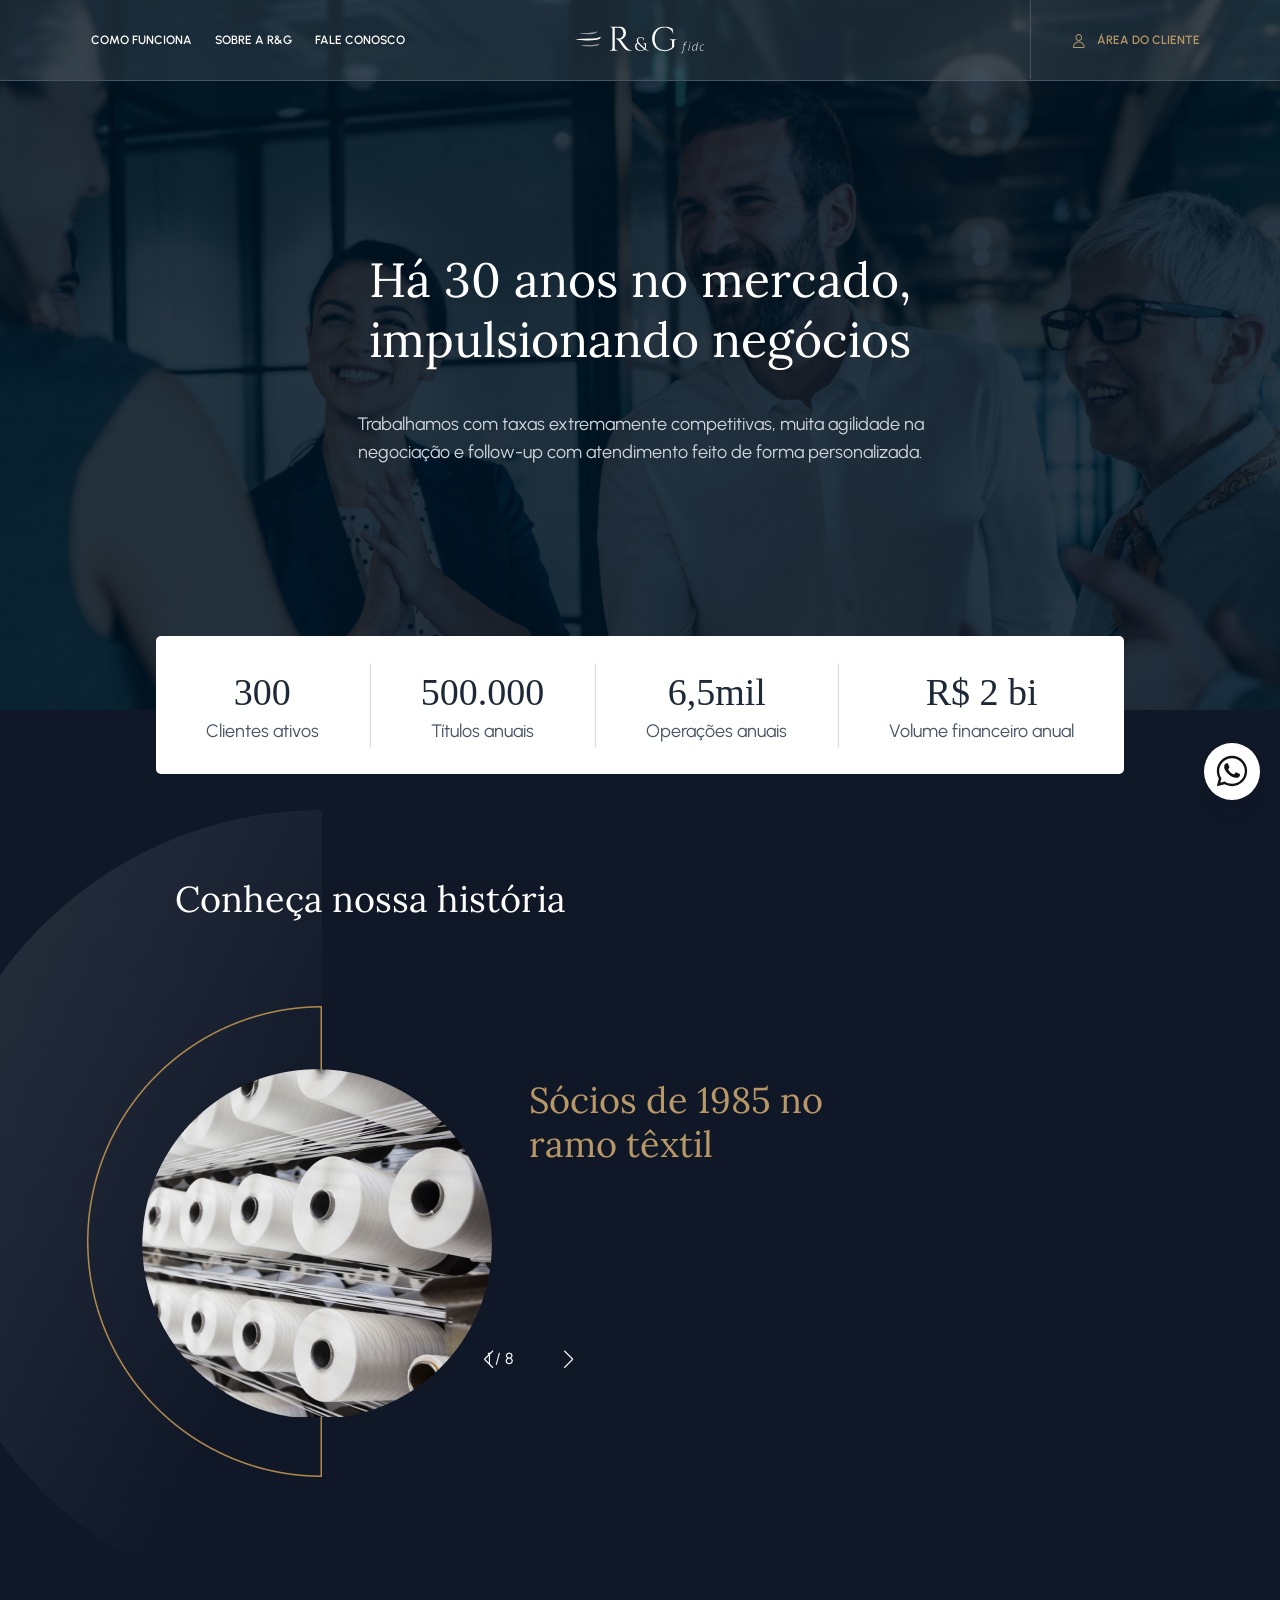
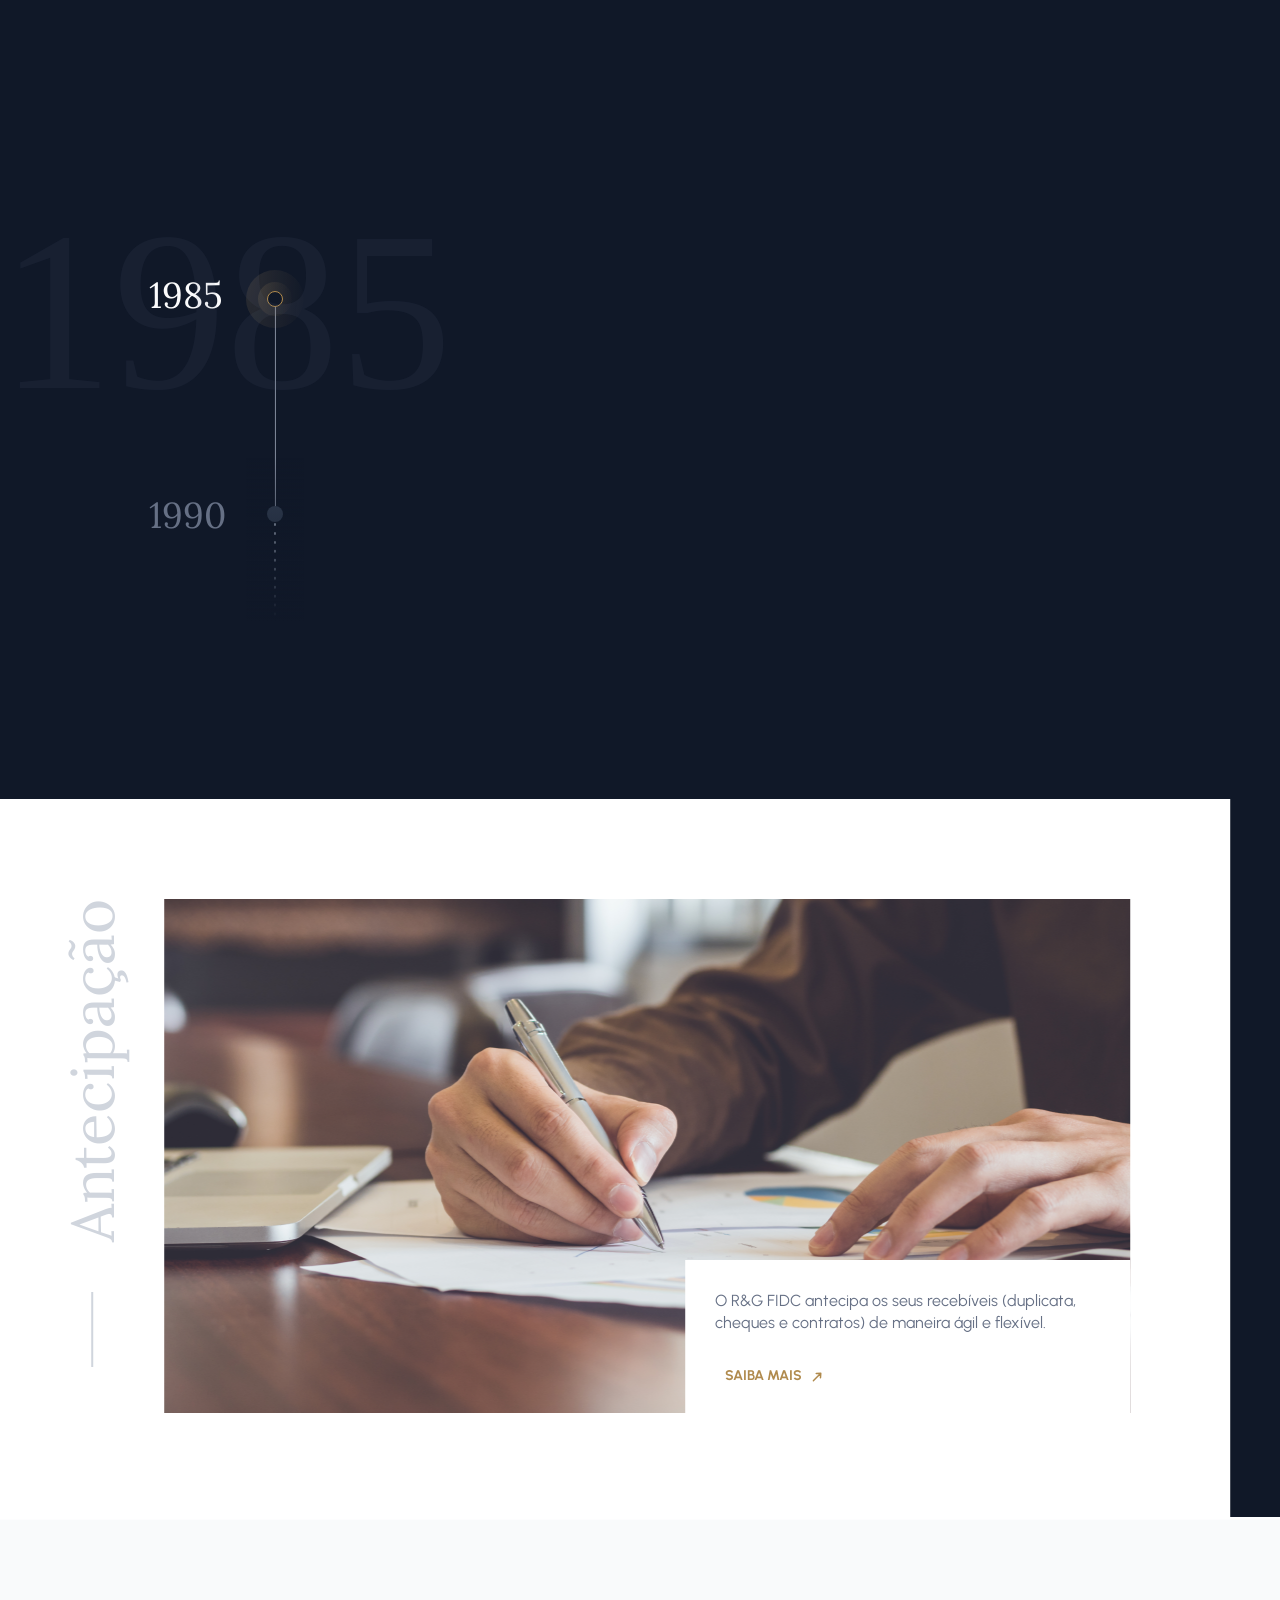
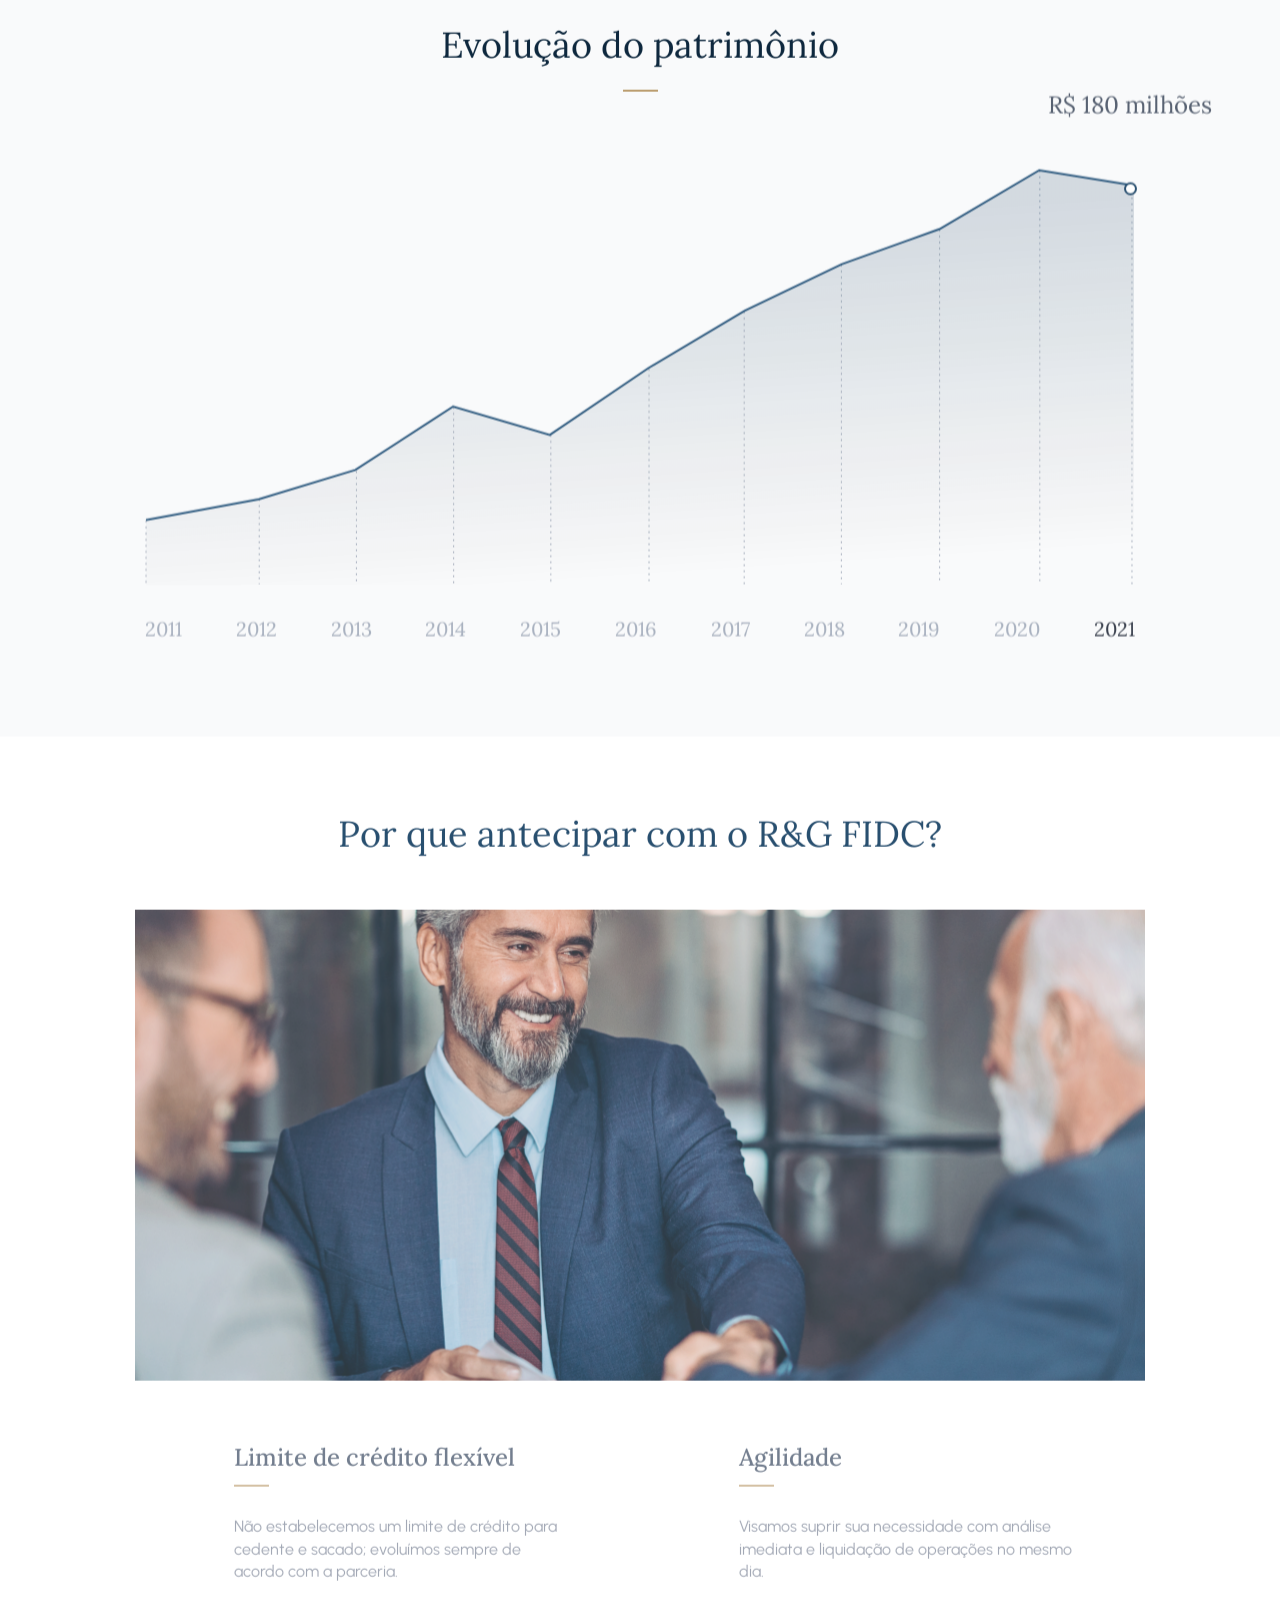
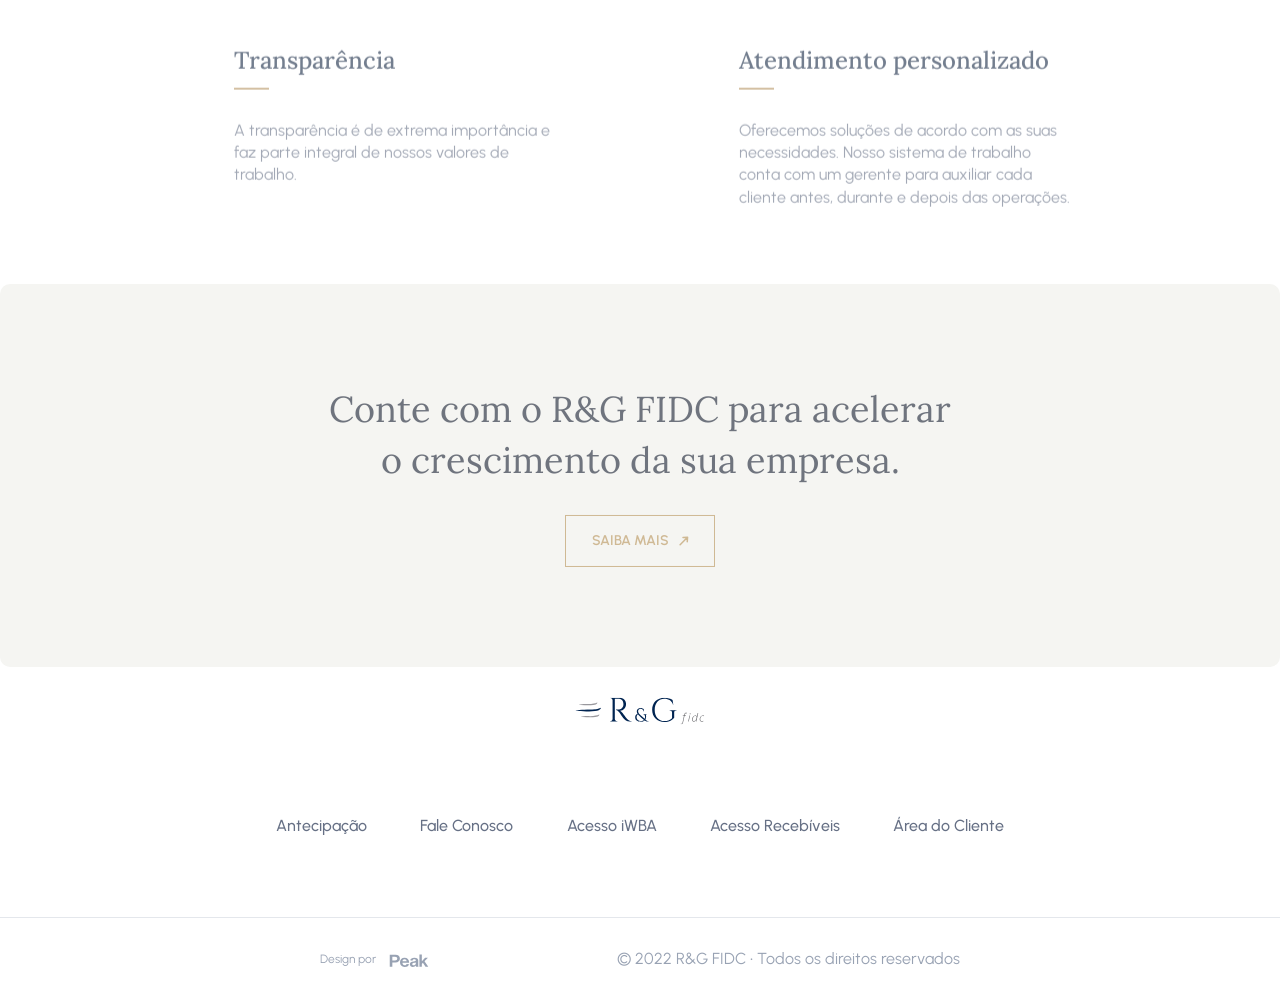
==== sobre/index.html @ f3f1c8ed "Adicionando o Site" ====
<!doctype html>
<html lang="pt-br" data-scrolldir="up">
<head>
    <meta charset="UTF-8">
    <meta http-equiv="X-UA-Compatible" content="IE=edge">
    <meta name="viewport" content="width=device-width,initial-scale=1">
    <link rel="preconnect" href="https://fonts.googleapis.com/">
    <link rel="preconnect" href="https://fonts.gstatic.com/" crossorigin="">
    <link
        href="https://fonts.googleapis.com/css2?family=Lora:wght@400;500;600;700&amp;family=Urbanist:wght@400;500;600;700&amp;display=swap"
        rel="stylesheet">
    <link rel="icon" href="../index.html">
    <link rel="stylesheet" href="../styles/globals.css" media="all" />
    <link rel="stylesheet" href="../styles/sobre.css" media="all" />
    <link rel="stylesheet" href="../cdnjs.cloudflare.com/ajax/libs/Swiper/8.0.7/swiper-bundle.css"
        integrity="sha512-g0BdMh4zEp4DuzHdoenUitpFx195QZfSFq5sd04kXZLwz5F9pUlGqwk+1jlvBBFGOnTCt0b5FsmQyl+5v2fxWw=="
        crossorigin="anonymous" referrerpolicy="no-referrer" />
    <link rel="stylesheet" href="../cdnjs.cloudflare.com/ajax/libs/Swiper/8.0.7/swiper-bundle.min.css"
        integrity="sha512-xdNgqS9I7CHbzFYjDiySh1lV5Sc4sobLLAvHLqtZY6ynlCiWpl+eGPds9CAMFFst5QgZRgd92qfeg03sl3UCjA=="
        crossorigin="anonymous" referrerpolicy="no-referrer" />
    <link rel="stylesheet" href="slick/slick.html" />
    <link rel="stylesheet" href="slick/slick-theme.html" />
    <link rel="stylesheet" href="../cdn.jsdelivr.net/npm/slick-carousel%401.8.1/slick/slick.css" />
</head>

<body>
    <header>
        <div class="container">
            <div class="block-1-desktop"><a href="../como-funciona/index.html">COMO FUNCIONA </a><a
                    href="index.html">SOBRE A R&G </a><a href="../contato/index.html">FALE CONOSCO</a></div>
            <div class="block-1-mobile">
                <nav id="main-menu">
                    <ul>
                        <li><a href="../como-funciona/index.html">Como Funciona</a></li>
                        <li><a href="index.html">Sobre a RG</a></li>
                        <li><a href="../contato/index.html">Fale Conosco</a></li>
                    </ul>
                </nav><input class="burger-shower" id="hamburger-input" type="checkbox"> <label id="hamburger-menu"
                    for="hamburger-input">
                    <nav id="sidebar-menu">
                        <div><img class="vector" src="../assets/icons/vector.svg" alt=""><img class="logowhite"
                                src="../assets/images/logowhite.svg" alt=""></div>
                        <div>
                            <ul>
                                <li><a href="../como-funciona/index.html">Como Funciona</a></li>
                                <li><a href="index.html">Sobre a RG</a></li>
                                <li><a href="../contato/index.html">Fale Conosco</a></li>
                            </ul>
                        </div>
                        <div class="client"><a href="https://iwbarecebiveis.wba.com.br/iwba/pages/index.jsf"><img
                                    class="user" src="../assets/icons/np_user_2.svg" alt=""><span>ÁREA DO
                                    CLIENTE</span></a></div>
                    </nav>
                </label>
            </div>
            <div class="block-2"><a href="../index.html"><img class="logowhite" src="../assets/images/logowhite.svg"
                        alt=""></a></div>
            <div class="block-3-desktop"><img class="line" src="../assets/icons/line79.svg" alt=""><a
                    href="https://iwbarecebiveis.wba.com.br/iwba/pages/index.jsf"><img class="user"
                        src="../assets/icons/np_user_1.svg" alt=""><span>ÁREA DO CLIENTE</span></a></div>
            <div class="block-3-mobile"><img src="../assets/icons/np_user_2.svg" alt=""></div>
        </div>
    </header>
    <div class="button-whatsapp"><a href="https://api.whatsapp.com/send/?phone=5511987360187&amp;text&amp;app_absent=0"
            target="_blank"><svg width="36" height="36" viewbox="0 0 36 36" fill="none"
                xmlns="http://www.w3.org/2000/svg">
                <path fill-rule="evenodd" clip-rule="evenodd"
                    d="M17.9997 33.1668C26.376 33.1668 33.1663 26.3765 33.1663 18.0002C33.1663 9.62384 26.376 2.8335 17.9997 2.8335C9.62336 2.8335 2.83301 9.62384 2.83301 18.0002C2.83301 20.7203 3.54909 23.2732 4.80302 25.4805L2.83301 33.1668L10.7574 31.3293C12.9095 32.5011 15.3768 33.1668 17.9997 33.1668ZM17.9997 30.8335C25.0873 30.8335 30.833 25.0878 30.833 18.0002C30.833 10.9125 25.0873 5.16683 17.9997 5.16683C10.912 5.16683 5.16634 10.9125 5.16634 18.0002C5.16634 20.7367 6.02288 23.2732 7.4825 25.3562L6.33301 29.6668L10.7196 28.5702C12.7881 29.9976 15.2963 30.8335 17.9997 30.8335Z"
                    fill="currentColor"></path>
                <path
                    d="M14.2074 10.9585C13.8468 10.2342 13.2936 10.2983 12.7348 10.2983C11.736 10.2983 10.1787 11.4946 10.1787 13.7211C10.1787 15.5458 10.9828 17.5431 13.6921 20.5311C16.3069 23.4147 19.7425 24.9063 22.5947 24.8556C25.447 24.8048 26.0338 22.3503 26.0338 21.5215C26.0338 21.1541 25.8058 20.9708 25.6487 20.921C24.6768 20.4545 22.8841 19.5854 22.4762 19.4221C22.0684 19.2588 21.8554 19.4796 21.723 19.5998C21.3531 19.9523 20.6199 20.9911 20.3688 21.2248C20.1178 21.4585 19.7435 21.3402 19.5877 21.2519C19.0146 21.0219 17.4605 20.3306 16.2218 19.1298C14.6898 17.6447 14.5999 17.1338 14.3113 16.679C14.0803 16.3151 14.2498 16.0919 14.3343 15.9943C14.6644 15.6134 15.1202 15.0254 15.3246 14.7332C15.529 14.441 15.3667 13.9974 15.2693 13.7211C14.8506 12.5327 14.4959 11.5379 14.2074 10.9585Z"
                    fill="currentColor"></path>
            </svg></a></div>
    <main class="sobre-main" role="main">
        <section class="container-sobre-1">
            <div class="main">
                <div class="block-1">
                    <h1>Há 30 anos no mercado, impulsionando negócios</h1>
                    <p>Trabalhamos com taxas extremamente competitivas, muita agilidade na negociação e follow-up com
                        atendimento feito de forma personalizada.</p>
                </div>
                <div class="block-2">
                    <div class="counter">
                        <h2>300</h2>
                        <p>Clientes ativos</p>
                    </div>
                    <div><img src="../assets/icons/line85.svg" alt=""></div>
                    <div class="counter">
                        <h2>500.000</h2>
                        <p>Títulos anuais</p>
                    </div>
                    <div><img src="../assets/icons/line85.svg" alt=""></div>
                    <div class="counter">
                        <h2>6,5mil</h2>
                        <p>Operações anuais</p>
                    </div>
                    <div><img src="../assets/icons/line85.svg" alt=""></div>
                    <div class="counter">
                        <h2>R$ 2 bi</h2>
                        <p>Volume financeiro anual</p>
                    </div>
                </div>
                <div class="block-3 desktop">
                    <h1>Conheça nossa história</h1>
                </div>
            </div>
        </section>
        <section class="container-sobre-3 mobile">
            <h1>Conheça nossa história</h1>
            <div class="timeline">
                <div>
                    <div class="year"><span>1985</span></div>
                    <div class="texts">
                        <h2>Sócios desde 1985 no ramo têxtil</h2>
                    </div>
                </div>
                <div><img src="../assets/icons/point-1985.svg" alt=""></div>
            </div>
            <div class="timeline">
                <div>
                    <div class="year"><span>1990</span></div>
                    <div class="texts">
                        <h2>Início da Factoring Vênus</h2>
                        <p>Com espírito empreendedor, fundam a Factoring Venus, atuando principalmente na antecipação de
                            cheques e duplicatas.</p>
                    </div>
                </div>
                <div><img src="../assets/icons/point-1990.svg" alt=""></div>
            </div>
            <div class="timeline">
                <div>
                    <div class="year"><span>2002</span></div>
                    <div class="texts">
                        <h2>Surge a R&G Factor</h2>
                        <p>Numa estratégia de rebranding e reposicionamento, surge a R&G Factor.</p>
                    </div>
                </div>
                <div><img src="../assets/icons/point-2002.svg" alt=""></div>
            </div>
            <div class="timeline">
                <div>
                    <div class="year"><span>2009</span></div>
                    <div class="texts">
                        <h2>Ínicio do R&G FIDC</h2>
                        <p>Nasce o R&G FIDC, multisacado e multicedente, afim de viabilizar e melhorar o custo para
                            nosso cliente, com a isenção do IOF nas operações.</p>
                    </div>
                </div>
                <div><img src="../assets/icons/point-2009.svg" alt=""></div>
            </div>
            <div class="timeline">
                <div>
                    <div class="year"><span>2011</span></div>
                    <div class="texts">
                        <h2>R&G FIDC NP</h2>
                        <p>Seguindo o regulamento da CVM, nosso fundo se torna não-padronizado, abrindo a oportunidade
                            de operar com empresas em recuperação judicial.</p>
                    </div>
                </div>
                <div><img src="../assets/icons/point-2011.svg" alt=""></div>
            </div>
            <div class="timeline">
                <div>
                    <div class="year"><span>2012</span></div>
                    <div class="texts">
                        <h2>A R&G FIDC atinge R$50 milhões de patrimônio líquido</h2>
                    </div>
                </div>
                <div><img src="../assets/icons/point-2012.svg" alt=""></div>
            </div>
            <div class="timeline">
                <div>
                    <div class="year"><span>2014</span></div>
                    <div class="texts">
                        <h2>Alcançamos a marca de R$100 milhões de patrimônio líquido</h2>
                    </div>
                </div>
                <div><img src="../assets/icons/point-2014.svg" alt=""></div>
            </div>
            <div class="timeline">
                <div>
                    <div class="year"><span>2017</span></div>
                    <div class="texts">
                        <h2>Com R$180 milhões de patrimônio, sonhamos com mais parcerias duradouras e eficientes!</h2>
                    </div>
                </div>
                <div><img src="../assets/icons/point-2011.svg" alt=""></div>
            </div>
        </section>
        <section class="container-sobre-3 desktop">
            <div class="swiper-container">
                <div class="swiper-wrapper">
                    <div class="swiper-slide">
                        <div class="wrapper">
                            <div class="image" data-swiper-parallax="500" data-swiper-parallax-opacity="0"><img
                                    src="../assets/images/slide-01.png" alt=""></div>
                            <div class="block" data-swiper-parallax="300" data-swiper-parallax-opacity="0">
                                <h2>Sócios de 1985 no ramo têxtil</h2>
                            </div>
                            <div class="timeline" data-swiper-parallax="50" data-swiper-parallax-opacity="0"><span
                                    class="gradient number purecounter" data-purecounter-duration="1"
                                    data-purecounter-start="1980" data-purecounter-end="1985"
                                    data-aos="zoom-in">1980</span>
                                <div class="year">
                                    <div class="first-year">
                                        <p>1985</p>
                                        <p class="option">1990</p>
                                    </div>
                                    <div><svg width="58" height="480" viewbox="0 0 58 480" fill="none"
                                            xmlns="http://www.w3.org/2000/svg">
                                            <line x1="29.4269" y1="29.4269" x2="29.4268" y2="243.573" stroke="#98A2B3"
                                                stroke-width="0.853706" stroke-linecap="round"></line>
                                            <line x1="28.9971" y1="244.997" x2="28.9971" y2="474.003" stroke="#98A2B3"
                                                stroke-width="1.99421" stroke-linecap="round" stroke-dasharray="1 7.96">
                                            </line>
                                            <circle cx="29" cy="244" r="8" transform="rotate(90 29 244)" fill="#344054">
                                            </circle>
                                            <rect x="58" y="183" width="297" height="58" transform="rotate(90 58 183)"
                                                fill="url(#paint0_linear_1107_52752)"></rect>
                                            <circle r="29" transform="matrix(4.37114e-08 -1 -1 -4.37114e-08 29 29)"
                                                fill="url(#paint1_radial_1107_52752)" fill-opacity="0.17"></circle>
                                            <circle r="17" transform="matrix(4.37114e-08 -1 -1 -4.37114e-08 29 29)"
                                                fill="url(#paint2_radial_1107_52752)" fill-opacity="0.17"></circle>
                                            <circle r="7.5" transform="matrix(4.37114e-08 -1 -1 -4.37114e-08 29 29)"
                                                fill="#101828" stroke="#B08A4D"></circle>
                                            <defs>
                                                <lineargradient id="paint0_linear_1107_52752" x1="366.602" y1="210.283"
                                                    x2="63.0553" y2="210.283" gradientunits="userSpaceOnUse">
                                                    <stop offset="0.463621" stop-color="#101828"></stop>
                                                    <stop offset="1" stop-color="#101828" stop-opacity="0"></stop>
                                                </lineargradient>
                                                <radialgradient id="paint1_radial_1107_52752" cx="0" cy="0" r="1"
                                                    gradientunits="userSpaceOnUse"
                                                    gradienttransform="translate(29 29) rotate(90) scale(63.1176 180.071)">
                                                    <stop stop-color="#B89867"></stop>
                                                    <stop offset="1" stop-color="#B89867" stop-opacity="0"></stop>
                                                </radialgradient>
                                                <radialgradient id="paint2_radial_1107_52752" cx="0" cy="0" r="1"
                                                    gradientunits="userSpaceOnUse"
                                                    gradienttransform="translate(17 17) rotate(90) scale(37 105.559)">
                                                    <stop stop-color="#B89867"></stop>
                                                    <stop offset="1" stop-color="#B89867" stop-opacity="0"></stop>
                                                </radialgradient>
                                            </defs>
                                        </svg></div>
                                </div>
                            </div>
                        </div>
                    </div>
                    <div class="swiper-slide">
                        <div class="wrapper">
                            <div class="image" data-swiper-parallax="500" data-swiper-parallax-opacity="0"><img
                                    src="../assets/images/slide-02.png" alt=""></div>
                            <div class="block" data-swiper-parallax="300" data-swiper-parallax-opacity="0">
                                <h2>Início da Factoring Vênus</h2>
                                <p class="text">Com espírito empreendedor, fundam a Factoring Venus, atuando
                                    principalmente na antecipação de cheques e duplicatas.</p>
                            </div>
                            <div class="timeline" data-swiper-parallax="50" data-swiper-parallax-opacity="0"><span
                                    class="gradient number purecounter" data-purecounter-duration="1"
                                    data-purecounter-start="1985" data-purecounter-end="1990"
                                    data-aos="zoom-in">1985</span>
                                <div class="year">
                                    <div class="first-year">
                                        <p>1990</p>
                                        <p class="option">2002</p>
                                    </div>
                                    <div><svg width="58" height="480" viewbox="0 0 58 480" fill="none"
                                            xmlns="http://www.w3.org/2000/svg">
                                            <line x1="29.4269" y1="29.4269" x2="29.4268" y2="243.573" stroke="#98A2B3"
                                                stroke-width="0.853706" stroke-linecap="round"></line>
                                            <line x1="28.9971" y1="244.997" x2="28.9971" y2="474.003" stroke="#98A2B3"
                                                stroke-width="1.99421" stroke-linecap="round" stroke-dasharray="1 7.96">
                                            </line>
                                            <circle cx="29" cy="244" r="8" transform="rotate(90 29 244)" fill="#344054">
                                            </circle>
                                            <rect x="58" y="183" width="297" height="58" transform="rotate(90 58 183)"
                                                fill="url(#paint0_linear_1107_52752)"></rect>
                                            <circle r="29" transform="matrix(4.37114e-08 -1 -1 -4.37114e-08 29 29)"
                                                fill="url(#paint1_radial_1107_52752)" fill-opacity="0.17"></circle>
                                            <circle r="17" transform="matrix(4.37114e-08 -1 -1 -4.37114e-08 29 29)"
                                                fill="url(#paint2_radial_1107_52752)" fill-opacity="0.17"></circle>
                                            <circle r="7.5" transform="matrix(4.37114e-08 -1 -1 -4.37114e-08 29 29)"
                                                fill="#101828" stroke="#B08A4D"></circle>
                                            <defs>
                                                <lineargradient id="paint0_linear_1107_52752" x1="366.602" y1="210.283"
                                                    x2="63.0553" y2="210.283" gradientunits="userSpaceOnUse">
                                                    <stop offset="0.463621" stop-color="#101828"></stop>
                                                    <stop offset="1" stop-color="#101828" stop-opacity="0"></stop>
                                                </lineargradient>
                                                <radialgradient id="paint1_radial_1107_52752" cx="0" cy="0" r="1"
                                                    gradientunits="userSpaceOnUse"
                                                    gradienttransform="translate(29 29) rotate(90) scale(63.1176 180.071)">
                                                    <stop stop-color="#B89867"></stop>
                                                    <stop offset="1" stop-color="#B89867" stop-opacity="0"></stop>
                                                </radialgradient>
                                                <radialgradient id="paint2_radial_1107_52752" cx="0" cy="0" r="1"
                                                    gradientunits="userSpaceOnUse"
                                                    gradienttransform="translate(17 17) rotate(90) scale(37 105.559)">
                                                    <stop stop-color="#B89867"></stop>
                                                    <stop offset="1" stop-color="#B89867" stop-opacity="0"></stop>
                                                </radialgradient>
                                            </defs>
                                        </svg></div>
                                </div>
                            </div>
                        </div>
                    </div>
                    <div class="swiper-slide">
                        <div class="wrapper">
                            <div class="image" data-swiper-parallax="500" data-swiper-parallax-opacity="0"><img
                                    src="../assets/images/slide-03.png" alt=""></div>
                            <div class="block" data-swiper-parallax="300" data-swiper-parallax-opacity="0">
                                <h2>Surge a R&G Factor</h2>
                                <p class="text">Numa estratégia de rebranding e reposicionamento, surge a R&G Factor.
                                </p>
                            </div>
                            <div class="timeline" data-swiper-parallax="50" data-swiper-parallax-opacity="0"><span
                                    class="gradient number purecounter" data-purecounter-duration="2"
                                    data-purecounter-start="1990" data-purecounter-end="2002"
                                    data-aos="zoom-in">1990</span>
                                <div class="year">
                                    <div class="first-year">
                                        <p>2002</p>
                                        <p class="option">2009</p>
                                    </div>
                                    <div><svg width="58" height="480" viewbox="0 0 58 480" fill="none"
                                            xmlns="http://www.w3.org/2000/svg">
                                            <line x1="29.4269" y1="29.4269" x2="29.4268" y2="243.573" stroke="#98A2B3"
                                                stroke-width="0.853706" stroke-linecap="round"></line>
                                            <line x1="28.9971" y1="244.997" x2="28.9971" y2="474.003" stroke="#98A2B3"
                                                stroke-width="1.99421" stroke-linecap="round" stroke-dasharray="1 7.96">
                                            </line>
                                            <circle cx="29" cy="244" r="8" transform="rotate(90 29 244)" fill="#344054">
                                            </circle>
                                            <rect x="58" y="183" width="297" height="58" transform="rotate(90 58 183)"
                                                fill="url(#paint0_linear_1107_52752)"></rect>
                                            <circle r="29" transform="matrix(4.37114e-08 -1 -1 -4.37114e-08 29 29)"
                                                fill="url(#paint1_radial_1107_52752)" fill-opacity="0.17"></circle>
                                            <circle r="17" transform="matrix(4.37114e-08 -1 -1 -4.37114e-08 29 29)"
                                                fill="url(#paint2_radial_1107_52752)" fill-opacity="0.17"></circle>
                                            <circle r="7.5" transform="matrix(4.37114e-08 -1 -1 -4.37114e-08 29 29)"
                                                fill="#101828" stroke="#B08A4D"></circle>
                                            <defs>
                                                <lineargradient id="paint0_linear_1107_52752" x1="366.602" y1="210.283"
                                                    x2="63.0553" y2="210.283" gradientunits="userSpaceOnUse">
                                                    <stop offset="0.463621" stop-color="#101828"></stop>
                                                    <stop offset="1" stop-color="#101828" stop-opacity="0"></stop>
                                                </lineargradient>
                                                <radialgradient id="paint1_radial_1107_52752" cx="0" cy="0" r="1"
                                                    gradientunits="userSpaceOnUse"
                                                    gradienttransform="translate(29 29) rotate(90) scale(63.1176 180.071)">
                                                    <stop stop-color="#B89867"></stop>
                                                    <stop offset="1" stop-color="#B89867" stop-opacity="0"></stop>
                                                </radialgradient>
                                                <radialgradient id="paint2_radial_1107_52752" cx="0" cy="0" r="1"
                                                    gradientunits="userSpaceOnUse"
                                                    gradienttransform="translate(17 17) rotate(90) scale(37 105.559)">
                                                    <stop stop-color="#B89867"></stop>
                                                    <stop offset="1" stop-color="#B89867" stop-opacity="0"></stop>
                                                </radialgradient>
                                            </defs>
                                        </svg></div>
                                </div>
                            </div>
                        </div>
                    </div>
                    <div class="swiper-slide">
                        <div class="wrapper">
                            <div class="image" data-swiper-parallax="500" data-swiper-parallax-opacity="0"><img
                                    src="../assets/images/slide-04.png" alt=""></div>
                            <div class="block" data-swiper-parallax="300" data-swiper-parallax-opacity="0">
                                <h2>Ínicio do R&G FIDC</h2>
                                <p class="text">Nasce o R&G FIDC, multisacado e multicedente, afim de viabilizar e
                                    melhorar o custo para nosso cliente, com a isenção do IOF nas operações.</p>
                            </div>
                            <div class="timeline" data-swiper-parallax="50" data-swiper-parallax-opacity="0"><span
                                    class="gradient number purecounter" data-purecounter-duration="1"
                                    data-purecounter-start="2002" data-purecounter-end="2009"
                                    data-aos="zoom-in">2002</span>
                                <div class="year">
                                    <div class="first-year">
                                        <p>2009</p>
                                        <p class="option">2011</p>
                                    </div>
                                    <div><svg width="58" height="480" viewbox="0 0 58 480" fill="none"
                                            xmlns="http://www.w3.org/2000/svg">
                                            <line x1="29.4269" y1="29.4269" x2="29.4268" y2="243.573" stroke="#98A2B3"
                                                stroke-width="0.853706" stroke-linecap="round"></line>
                                            <line x1="28.9971" y1="244.997" x2="28.9971" y2="474.003" stroke="#98A2B3"
                                                stroke-width="1.99421" stroke-linecap="round" stroke-dasharray="1 7.96">
                                            </line>
                                            <circle cx="29" cy="244" r="8" transform="rotate(90 29 244)" fill="#344054">
                                            </circle>
                                            <rect x="58" y="183" width="297" height="58" transform="rotate(90 58 183)"
                                                fill="url(#paint0_linear_1107_52752)"></rect>
                                            <circle r="29" transform="matrix(4.37114e-08 -1 -1 -4.37114e-08 29 29)"
                                                fill="url(#paint1_radial_1107_52752)" fill-opacity="0.17"></circle>
                                            <circle r="17" transform="matrix(4.37114e-08 -1 -1 -4.37114e-08 29 29)"
                                                fill="url(#paint2_radial_1107_52752)" fill-opacity="0.17"></circle>
                                            <circle r="7.5" transform="matrix(4.37114e-08 -1 -1 -4.37114e-08 29 29)"
                                                fill="#101828" stroke="#B08A4D"></circle>
                                            <defs>
                                                <lineargradient id="paint0_linear_1107_52752" x1="366.602" y1="210.283"
                                                    x2="63.0553" y2="210.283" gradientunits="userSpaceOnUse">
                                                    <stop offset="0.463621" stop-color="#101828"></stop>
                                                    <stop offset="1" stop-color="#101828" stop-opacity="0"></stop>
                                                </lineargradient>
                                                <radialgradient id="paint1_radial_1107_52752" cx="0" cy="0" r="1"
                                                    gradientunits="userSpaceOnUse"
                                                    gradienttransform="translate(29 29) rotate(90) scale(63.1176 180.071)">
                                                    <stop stop-color="#B89867"></stop>
                                                    <stop offset="1" stop-color="#B89867" stop-opacity="0"></stop>
                                                </radialgradient>
                                                <radialgradient id="paint2_radial_1107_52752" cx="0" cy="0" r="1"
                                                    gradientunits="userSpaceOnUse"
                                                    gradienttransform="translate(17 17) rotate(90) scale(37 105.559)">
                                                    <stop stop-color="#B89867"></stop>
                                                    <stop offset="1" stop-color="#B89867" stop-opacity="0"></stop>
                                                </radialgradient>
                                            </defs>
                                        </svg></div>
                                </div>
                            </div>
                        </div>
                    </div>
                    <div class="swiper-slide">
                        <div class="wrapper">
                            <div class="image" data-swiper-parallax="500" data-swiper-parallax-opacity="0"><img
                                    src="../assets/images/slide-05.png" alt=""></div>
                            <div class="block" data-swiper-parallax="300" data-swiper-parallax-opacity="0">
                                <h2>R&G FIDC NP</h2>
                                <p class="text">Seguindo o regulamento da CVM, nosso fundo se torna não-padronizado,
                                    abrindo a oportunidade de operar com empresas em recuperação judicial.</p>
                            </div>
                            <div class="timeline" data-swiper-parallax="50" data-swiper-parallax-opacity="0"><span
                                    class="gradient number purecounter" data-purecounter-duration="1"
                                    data-purecounter-start="2009" data-purecounter-end="2011"
                                    data-aos="zoom-in">2009</span>
                                <div class="year">
                                    <div class="first-year">
                                        <p>2011</p>
                                        <p class="option">2012</p>
                                    </div>
                                    <div><svg width="58" height="480" viewbox="0 0 58 480" fill="none"
                                            xmlns="http://www.w3.org/2000/svg">
                                            <line x1="29.4269" y1="29.4269" x2="29.4268" y2="243.573" stroke="#98A2B3"
                                                stroke-width="0.853706" stroke-linecap="round"></line>
                                            <line x1="28.9971" y1="244.997" x2="28.9971" y2="474.003" stroke="#98A2B3"
                                                stroke-width="1.99421" stroke-linecap="round" stroke-dasharray="1 7.96">
                                            </line>
                                            <circle cx="29" cy="244" r="8" transform="rotate(90 29 244)" fill="#344054">
                                            </circle>
                                            <rect x="58" y="183" width="297" height="58" transform="rotate(90 58 183)"
                                                fill="url(#paint0_linear_1107_52752)"></rect>
                                            <circle r="29" transform="matrix(4.37114e-08 -1 -1 -4.37114e-08 29 29)"
                                                fill="url(#paint1_radial_1107_52752)" fill-opacity="0.17"></circle>
                                            <circle r="17" transform="matrix(4.37114e-08 -1 -1 -4.37114e-08 29 29)"
                                                fill="url(#paint2_radial_1107_52752)" fill-opacity="0.17"></circle>
                                            <circle r="7.5" transform="matrix(4.37114e-08 -1 -1 -4.37114e-08 29 29)"
                                                fill="#101828" stroke="#B08A4D"></circle>
                                            <defs>
                                                <lineargradient id="paint0_linear_1107_52752" x1="366.602" y1="210.283"
                                                    x2="63.0553" y2="210.283" gradientunits="userSpaceOnUse">
                                                    <stop offset="0.463621" stop-color="#101828"></stop>
                                                    <stop offset="1" stop-color="#101828" stop-opacity="0"></stop>
                                                </lineargradient>
                                                <radialgradient id="paint1_radial_1107_52752" cx="0" cy="0" r="1"
                                                    gradientunits="userSpaceOnUse"
                                                    gradienttransform="translate(29 29) rotate(90) scale(63.1176 180.071)">
                                                    <stop stop-color="#B89867"></stop>
                                                    <stop offset="1" stop-color="#B89867" stop-opacity="0"></stop>
                                                </radialgradient>
                                                <radialgradient id="paint2_radial_1107_52752" cx="0" cy="0" r="1"
                                                    gradientunits="userSpaceOnUse"
                                                    gradienttransform="translate(17 17) rotate(90) scale(37 105.559)">
                                                    <stop stop-color="#B89867"></stop>
                                                    <stop offset="1" stop-color="#B89867" stop-opacity="0"></stop>
                                                </radialgradient>
                                            </defs>
                                        </svg></div>
                                </div>
                            </div>
                        </div>
                    </div>
                    <div class="swiper-slide">
                        <div class="wrapper">
                            <div class="image" data-swiper-parallax="500" data-swiper-parallax-opacity="0"><img
                                    src="../assets/images/slide-06.png" alt=""></div>
                            <div class="block" data-swiper-parallax="300" data-swiper-parallax-opacity="0">
                                <h2>A R&G FIDC atinge R$50 milhões de patrimônio líquido</h2>
                            </div>
                            <div class="timeline" data-swiper-parallax="50" data-swiper-parallax-opacity="0"><span
                                    class="gradient number purecounter" data-purecounter-duration="1"
                                    data-purecounter-start="2011" data-purecounter-end="2012"
                                    data-aos="zoom-in">2011</span>
                                <div class="year">
                                    <div class="first-year">
                                        <p>2012</p>
                                        <p class="option">2014</p>
                                    </div>
                                    <div><svg width="58" height="480" viewbox="0 0 58 480" fill="none"
                                            xmlns="http://www.w3.org/2000/svg">
                                            <line x1="29.4269" y1="29.4269" x2="29.4268" y2="243.573" stroke="#98A2B3"
                                                stroke-width="0.853706" stroke-linecap="round"></line>
                                            <line x1="28.9971" y1="244.997" x2="28.9971" y2="474.003" stroke="#98A2B3"
                                                stroke-width="1.99421" stroke-linecap="round" stroke-dasharray="1 7.96">
                                            </line>
                                            <circle cx="29" cy="244" r="8" transform="rotate(90 29 244)" fill="#344054">
                                            </circle>
                                            <rect x="58" y="183" width="297" height="58" transform="rotate(90 58 183)"
                                                fill="url(#paint0_linear_1107_52752)"></rect>
                                            <circle r="29" transform="matrix(4.37114e-08 -1 -1 -4.37114e-08 29 29)"
                                                fill="url(#paint1_radial_1107_52752)" fill-opacity="0.17"></circle>
                                            <circle r="17" transform="matrix(4.37114e-08 -1 -1 -4.37114e-08 29 29)"
                                                fill="url(#paint2_radial_1107_52752)" fill-opacity="0.17"></circle>
                                            <circle r="7.5" transform="matrix(4.37114e-08 -1 -1 -4.37114e-08 29 29)"
                                                fill="#101828" stroke="#B08A4D"></circle>
                                            <defs>
                                                <lineargradient id="paint0_linear_1107_52752" x1="366.602" y1="210.283"
                                                    x2="63.0553" y2="210.283" gradientunits="userSpaceOnUse">
                                                    <stop offset="0.463621" stop-color="#101828"></stop>
                                                    <stop offset="1" stop-color="#101828" stop-opacity="0"></stop>
                                                </lineargradient>
                                                <radialgradient id="paint1_radial_1107_52752" cx="0" cy="0" r="1"
                                                    gradientunits="userSpaceOnUse"
                                                    gradienttransform="translate(29 29) rotate(90) scale(63.1176 180.071)">
                                                    <stop stop-color="#B89867"></stop>
                                                    <stop offset="1" stop-color="#B89867" stop-opacity="0"></stop>
                                                </radialgradient>
                                                <radialgradient id="paint2_radial_1107_52752" cx="0" cy="0" r="1"
                                                    gradientunits="userSpaceOnUse"
                                                    gradienttransform="translate(17 17) rotate(90) scale(37 105.559)">
                                                    <stop stop-color="#B89867"></stop>
                                                    <stop offset="1" stop-color="#B89867" stop-opacity="0"></stop>
                                                </radialgradient>
                                            </defs>
                                        </svg></div>
                                </div>
                            </div>
                        </div>
                    </div>
                    <div class="swiper-slide">
                        <div class="wrapper">
                            <div class="image" data-swiper-parallax="500" data-swiper-parallax-opacity="0"><img
                                    src="../assets/images/slide-07.png" alt=""></div>
                            <div class="block" data-swiper-parallax="300" data-swiper-parallax-opacity="0">
                                <h2>Alcançamos a marca de R$ 100 milhões de patrimônio líquido</h2>
                            </div>
                            <div class="timeline" data-swiper-parallax="50" data-swiper-parallax-opacity="0"><span
                                    class="gradient number purecounter" data-purecounter-duration="1"
                                    data-purecounter-start="2012" data-purecounter-end="2014"
                                    data-aos="zoom-in">2012</span>
                                <div class="year">
                                    <div class="first-year">
                                        <p>2014</p>
                                        <p class="option">2017</p>
                                    </div>
                                    <div><svg width="58" height="480" viewbox="0 0 58 480" fill="none"
                                            xmlns="http://www.w3.org/2000/svg">
                                            <line x1="29.4269" y1="29.4269" x2="29.4268" y2="243.573" stroke="#98A2B3"
                                                stroke-width="0.853706" stroke-linecap="round"></line>
                                            <line x1="28.9971" y1="244.997" x2="28.9971" y2="474.003" stroke="#98A2B3"
                                                stroke-width="1.99421" stroke-linecap="round" stroke-dasharray="1 7.96">
                                            </line>
                                            <circle cx="29" cy="244" r="8" transform="rotate(90 29 244)" fill="#344054">
                                            </circle>
                                            <rect x="58" y="183" width="297" height="58" transform="rotate(90 58 183)"
                                                fill="url(#paint0_linear_1107_52752)"></rect>
                                            <circle r="29" transform="matrix(4.37114e-08 -1 -1 -4.37114e-08 29 29)"
                                                fill="url(#paint1_radial_1107_52752)" fill-opacity="0.17"></circle>
                                            <circle r="17" transform="matrix(4.37114e-08 -1 -1 -4.37114e-08 29 29)"
                                                fill="url(#paint2_radial_1107_52752)" fill-opacity="0.17"></circle>
                                            <circle r="7.5" transform="matrix(4.37114e-08 -1 -1 -4.37114e-08 29 29)"
                                                fill="#101828" stroke="#B08A4D"></circle>
                                            <defs>
                                                <lineargradient id="paint0_linear_1107_52752" x1="366.602" y1="210.283"
                                                    x2="63.0553" y2="210.283" gradientunits="userSpaceOnUse">
                                                    <stop offset="0.463621" stop-color="#101828"></stop>
                                                    <stop offset="1" stop-color="#101828" stop-opacity="0"></stop>
                                                </lineargradient>
                                                <radialgradient id="paint1_radial_1107_52752" cx="0" cy="0" r="1"
                                                    gradientunits="userSpaceOnUse"
                                                    gradienttransform="translate(29 29) rotate(90) scale(63.1176 180.071)">
                                                    <stop stop-color="#B89867"></stop>
                                                    <stop offset="1" stop-color="#B89867" stop-opacity="0"></stop>
                                                </radialgradient>
                                                <radialgradient id="paint2_radial_1107_52752" cx="0" cy="0" r="1"
                                                    gradientunits="userSpaceOnUse"
                                                    gradienttransform="translate(17 17) rotate(90) scale(37 105.559)">
                                                    <stop stop-color="#B89867"></stop>
                                                    <stop offset="1" stop-color="#B89867" stop-opacity="0"></stop>
                                                </radialgradient>
                                            </defs>
                                        </svg></div>
                                </div>
                            </div>
                        </div>
                    </div>
                    <div class="swiper-slide">
                        <div class="wrapper">
                            <div class="image" data-swiper-parallax="500" data-swiper-parallax-opacity="0"><img
                                    src="../assets/images/slide-08.png" alt=""></div>
                            <div class="block" data-swiper-parallax="300" data-swiper-parallax-opacity="0">
                                <h2>Com R$ 180 milhões de patrimônio, sonhamos com mais parcerias duradouras e
                                    eficientes!</h2>
                            </div>
                            <div class="timeline" data-swiper-parallax="50" data-swiper-parallax-opacity="0"><span
                                    class="gradient number purecounter" data-purecounter-duration="1"
                                    data-purecounter-start="2014" data-purecounter-end="2017"
                                    data-aos="zoom-in">2014</span>
                                <div class="year">
                                    <div class="first-year">
                                        <p>2017</p>
                                        <p class="option">2022</p>
                                    </div>
                                    <div><svg width="58" height="480" viewbox="0 0 58 480" fill="none"
                                            xmlns="http://www.w3.org/2000/svg">
                                            <line x1="29.4269" y1="29.4269" x2="29.4268" y2="243.573" stroke="#98A2B3"
                                                stroke-width="0.853706" stroke-linecap="round"></line>
                                            <line x1="28.9971" y1="244.997" x2="28.9971" y2="474.003" stroke="#98A2B3"
                                                stroke-width="1.99421" stroke-linecap="round" stroke-dasharray="1 7.96">
                                            </line>
                                            <circle cx="29" cy="244" r="8" transform="rotate(90 29 244)" fill="#344054">
                                            </circle>
                                            <rect x="58" y="183" width="297" height="58" transform="rotate(90 58 183)"
                                                fill="url(#paint0_linear_1107_52752)"></rect>
                                            <circle r="29" transform="matrix(4.37114e-08 -1 -1 -4.37114e-08 29 29)"
                                                fill="url(#paint1_radial_1107_52752)" fill-opacity="0.17"></circle>
                                            <circle r="17" transform="matrix(4.37114e-08 -1 -1 -4.37114e-08 29 29)"
                                                fill="url(#paint2_radial_1107_52752)" fill-opacity="0.17"></circle>
                                            <circle r="7.5" transform="matrix(4.37114e-08 -1 -1 -4.37114e-08 29 29)"
                                                fill="#101828" stroke="#B08A4D"></circle>
                                            <defs>
                                                <lineargradient id="paint0_linear_1107_52752" x1="366.602" y1="210.283"
                                                    x2="63.0553" y2="210.283" gradientunits="userSpaceOnUse">
                                                    <stop offset="0.463621" stop-color="#101828"></stop>
                                                    <stop offset="1" stop-color="#101828" stop-opacity="0"></stop>
                                                </lineargradient>
                                                <radialgradient id="paint1_radial_1107_52752" cx="0" cy="0" r="1"
                                                    gradientunits="userSpaceOnUse"
                                                    gradienttransform="translate(29 29) rotate(90) scale(63.1176 180.071)">
                                                    <stop stop-color="#B89867"></stop>
                                                    <stop offset="1" stop-color="#B89867" stop-opacity="0"></stop>
                                                </radialgradient>
                                                <radialgradient id="paint2_radial_1107_52752" cx="0" cy="0" r="1"
                                                    gradientunits="userSpaceOnUse"
                                                    gradienttransform="translate(17 17) rotate(90) scale(37 105.559)">
                                                    <stop stop-color="#B89867"></stop>
                                                    <stop offset="1" stop-color="#B89867" stop-opacity="0"></stop>
                                                </radialgradient>
                                            </defs>
                                        </svg></div>
                                </div>
                            </div>
                        </div>
                    </div>
                </div>
                <div class="slide-tabs">
                    <div class="swiper-pagination"></div>
                    <div class="swiper-button-prev"></div>
                    <div class="swiper-button-next"></div>
                </div>
            </div>
        </section>
        <section class="container-sobre-2">
            <div class="title-block">
                <p>Antecipação</p>
                <div class="image-block"><img class="products-desktop" src="../assets/images/imageproduct.png"
                        alt=""><img class="products-mobile" src="../assets/images/image-product-mobile.png" alt="">
                </div>
                <div class="text-block">
                    <h2 class="text">O R&G FIDC antecipa os seus recebíveis (duplicata, cheques e contratos) de maneira
                        ágil e flexível.</h2><a href="../como-funciona/index.html">SAIBA MAIS<img class="icon-up"
                            src="../assets/icons/icon_up_gold.svg" alt=""></a>
                </div>
            </div>
        </section>
        <section class="container-sobre-4">
            <h1>Evolução do patrimônio</h1><img class="line" src="../assets/icons/line32.svg" alt="">
            <div class="charts"><img class="graphic" src="../assets/images/grafico.svg" alt="">
                <div class="growth growth-2011">
                    <p>R$ 34 milhões</p><img class="elipse" src="../assets/icons/elipse108.svg" alt="">
                </div>
                <div class="growth growth-2012">
                    <p>R$ 57 milhões</p><img class="elipse" src="../assets/icons/elipse108.svg" alt="">
                </div>
                <div class="growth growth-2013">
                    <p>R$ 70 milhões</p><img class="elipse" src="../assets/icons/elipse108.svg" alt="">
                </div>
                <div class="growth growth-2014">
                    <p>R$ 103 milhões</p><img class="elipse" src="../assets/icons/elipse108.svg" alt="">
                </div>
                <div class="growth growth-2015">
                    <p>R$ 99,5 milhões</p><img class="elipse" src="../assets/icons/elipse108.svg" alt="">
                </div>
                <div class="growth growth-2016">
                    <p>R$ 133 milhões</p><img class="elipse" src="../assets/icons/elipse108.svg" alt="">
                </div>
                <div class="growth growth-2017">
                    <p>R$ 150 milhões</p><img class="elipse" src="../assets/icons/elipse108.svg" alt="">
                </div>
                <div class="growth growth-2018">
                    <p>R$ 159 milhões</p><img class="elipse" src="../assets/icons/elipse108.svg" alt="">
                </div>
                <div class="growth growth-2019">
                    <p>R$ 170 milhões</p><img class="elipse" src="../assets/icons/elipse108.svg" alt="">
                </div>
                <div class="growth growth-2020">
                    <p>R$ 178 milhões</p><img class="elipse" src="../assets/icons/elipse108.svg" alt="">
                </div>
                <div class="growth growth-2021 ativo">
                    <p>R$ 180 milhões</p><img class="elipse" src="../assets/icons/elipse108.svg" alt="">
                </div>
                <div class="years"><a class="button button-2011">2011</a><a class="button button-2012">2012</a><a
                        class="button button-2013">2013</a><a class="button button-2014">2014</a><a
                        class="button button-2015">2015</a><a class="button button-2016">2016</a><a
                        class="button button-2017">2017</a><a class="button button-2018">2018</a><a
                        class="button button-2019">2019</a><a class="button button-2020">2020</a><a
                        class="button button-2021 ativo">2021</a></div>
            </div>
        </section>
        <section class="container-sobre-6">
            <div class="antecipate">
                <h1>Por que antecipar com o R&G FIDC?</h1><img class="image" src="../assets/images/imgantecipate3.png"
                    alt="">
                <div class="block">
                    <div class="sub-block">
                        <h3>Limite de crédito flexível</h3><img class="line" src="../assets/icons/line32.svg" alt="">
                        <p>Não estabelecemos um limite de crédito para cedente e sacado; evoluímos sempre de acordo com
                            a parceria.</p>
                    </div>
                    <div class="sub-block">
                        <h3>Agilidade</h3><img class="line" src="../assets/icons/line32.svg" alt="">
                        <p>Visamos suprir sua necessidade com análise imediata e liquidação de operações no mesmo dia.
                        </p>
                    </div>
                    <div class="sub-block">
                        <h3>Transparência</h3><img class="line" src="../assets/icons/line32.svg" alt="">
                        <p>A transparência é de extrema importância e faz parte integral de nossos valores de trabalho.
                        </p>
                    </div>
                    <div class="sub-block">
                        <h3>Atendimento personalizado</h3><img class="line" src="../assets/icons/line32.svg" alt="">
                        <p>Oferecemos soluções de acordo com as suas necessidades. Nosso sistema de trabalho conta com
                            um gerente para auxiliar cada cliente antes, durante e depois das operações.</p>
                    </div>
                </div>
            </div>
        </section>
        <section class="container-sobre-7">
            <h1>Conte com o R&G FIDC para acelerar<br>o crescimento da sua empresa.</h1><a
                href="../como-funciona/index.html">SAIBA MAIS <svg width="10" height="10" viewbox="0 0 10 10"
                    fill="none" xmlns="http://www.w3.org/2000/svg">
                    <path
                        d="M1.12132 8.71116L8.54594 1.28654M8.54594 1.28654L4.0135 1.57634M8.54594 1.28654L8.25614 5.81898"
                        stroke="currentColor" stroke-width="1.5" stroke-linecap="round" stroke-linejoin="round"></path>
                </svg></a>
        </section>
    </main>
    <footer>
        <div class="container">
            <div class="block-1"><a href="../index.html"><img class="logomarine" src="../assets/images/logomarine.svg"
                        alt=""></a></div>
            <div class="block-2"><a class="five" href="../como-funciona/index.html">Antecipação </a><a class="one"
                    href="../contato/index.html">Fale Conosco </a><a class="four"
                    href="https://iwbarecebiveis.wba.com.br/iwba/pages/index.jsf">Acesso iWBA</a><a class="two"
                    href="https://iwbarecebiveis.wba.com.br/iwba/pages/index.jsf">Acesso Recebíveis </a><a class="six"
                    href="https://iwbarecebiveis.wba.com.br/iwba/pages/index.jsf">Área do Cliente</a></div>
            <div class="block-3">
                <div class="wrapper">
                    <div class="design"><span>Design por <a href="https://peakstudio.com.br/" target="_blank"><img
                                    class="logopeak" src="../assets/images/logopeak.svg" alt=""></a></span></div>
                    <div class="rights">
                        <p>© 2022 R&G FIDC • Todos os direitos reservados</p>
                    </div>
                </div>
            </div>
        </div>
    </footer>
    <script src="../cdnjs.cloudflare.com/ajax/libs/gsap/3.9.1/gsap.min.js"
        integrity="sha512-H6cPm97FAsgIKmlBA4s774vqoN24V5gSQL4yBTDOY2su2DeXZVhQPxFK4P6GPdnZqM9fg1G3cMv5wD7e6cFLZQ=="
        crossorigin="anonymous" referrerpolicy="no-referrer"></script>
    <script src="../cdnjs.cloudflare.com/ajax/libs/gsap/3.9.1/ScrollTrigger.min.js"
        integrity="sha512-5efjkDjhldlK+BrHauVYJpbjKrtNemLZksZWxd6Wdxvm06dceqWGLLNjZywOkvW7BF032ktHRMUOarbK9d60bg=="
        crossorigin="anonymous" referrerpolicy="no-referrer"></script>
    <script src="../cdn.jsdelivr.net/npm/%40srexi/purecounterjs%401.2.1/dist/purecounter_vanilla.js"></script>
    <script src="../code.jquery.com/jquery-1.11.0.min.js"></script>
    <script src="../code.jquery.com/jquery-migrate-1.2.1.min.js"></script>
    <script src="../cdn.jsdelivr.net/npm/slick-carousel%401.8.1/slick/slick.min.js"></script>
    <script src="../cdnjs.cloudflare.com/ajax/libs/Swiper/8.0.7/swiper-bundle.js"
        integrity="sha512-CLTqTTEQEOq0zeAw2EZPbnkzSN0hSzua2MwVYI+DcSIUAxmEnm31UAqKcOPl4FpQcXM165zc7VPWY/jMiTNcvg=="
        crossorigin="anonymous" referrerpolicy="no-referrer"></script>
    <script src="../cdnjs.cloudflare.com/ajax/libs/Swiper/8.0.7/swiper-bundle.min.js"
        integrity="sha512-WlN87oHzYKO5YOmINf1+pSkbt4gm+lOro4fiSTCjII4ykJe/ycHKIaa9b2l9OMkbqEA4NxwTXAGFjSXgqEh19w=="
        crossorigin="anonymous" referrerpolicy="no-referrer"></script>
    <script src="../js/globals.js"></script>
    <script src="../js/sobre.js"></script>
</body>

</html>
---- styles/globals.css ----
@font-face{font-family:Urbanist;src:url(../assets/fonts/Urbanist-Regular.ttf) format("ttf");font-weight:400;font-style:normal;font-display:swap}@font-face{font-family:Urbanist;src:url(../assets/fonts/Urbanist-Medium.ttf) format("ttf");font-weight:medium;font-style:normal;font-display:swap}@font-face{font-family:Urbanist;src:url(../assets/fonts/Urbanist-SemiBold.ttf) format("ttf");font-weight:700;font-style:normal;font-display:swap}@font-face{font-family:Urbanist;src:url(../assets/fonts/Urbanist-Bold.ttf) format("ttf");font-weight:strong;font-style:normal;font-display:swap}@font-face{font-family:Lora;src:url(../assets/fonts/Lora-Regular.ttf) format("ttf");font-weight:400;font-style:normal;font-display:swap}@font-face{font-family:Lora;src:url(../assets/fonts/Lora-Medium.ttf) format("ttf");font-weight:medium;font-style:normal;font-display:swap}@font-face{font-family:Lora;src:url(../assets/fonts/Lora-SemiBold.ttf) format("ttf");font-weight:700;font-style:normal;font-display:swap}@font-face{font-family:Lora;src:url(../assets/fonts/Lora-Bold.ttf) format("ttf");font-weight:strong;font-style:normal;font-display:swap}@font-face{font-family:Bodoni;src:url(../assets/fonts/BauerBodoniStd-Bold.otf) format("otf");font-weight:700;font-style:normal;font-display:swap}.is--show{display:block!important}.is--hide{display:none!important}@media only screen and (min-width:768px){.is--mobile{display:none!important}}@media only screen and (min-width:1024px){.is--mobile-tablet{display:none!important}}@media only screen and (max-width:767px){.is--tablet{display:none!important}}@media only screen and (min-width:1024px){.is--tablet{display:none!important}}@media only screen and (max-width:767px){.is--tablet-desktop{display:none!important}}@media only screen and (max-width:1023px){.is--desktop{display:none!important}}.hidden-heading{font-size:0;display:inline-block;border:0!important;padding:0!important;margin:0!important;clip:rect(1px 1px 1px 1px);clip:rect(1px,1px,1px,1px)}.hidden-heading,.visually-hidden{width:1px;height:1px;overflow:hidden;position:absolute!important}.visually-hidden{clip:rect(0 0 0 0);margin:-1px;padding:0;border:0}.visually-shown{position:inherit!important;overflow:auto;clip:auto;width:auto;height:auto;margin:0}.label-hidden{position:absolute!important;overflow:hidden;clip:rect(0 0 0 0);height:1px;width:1px;margin:-1px;padding:0;border:0}.no-placeholder .label-hidden{position:inherit!important;overflow:auto;clip:auto;width:auto;height:auto;margin:0}button,input,label,select,textarea{display:inline-block;margin:0;border:0;padding:0;width:auto;vertical-align:middle;white-space:normal;line-height:inherit;background:none;color:inherit;font-size:inherit;font-family:inherit}input[type=button],input[type=checkbox],input[type=radio],input[type=reset],input[type=submit],select{-webkit-box-sizing:border-box;-moz-box-sizing:border-box;box-sizing:border-box}input:focus{outline:0}input[type=checkbox],input[type=radio]{width:13px;height:13px}input[type=search]{-webkit-appearance:textfield;-webkit-box-sizing:content-box}input[type=button],input[type=reset],input[type=submit]{overflow:visible}select[multiple]{vertical-align:top}button{background:none;border:0;outline:none}button::-moz-focus-inner{border:0;padding:0}button:active,button:focus,button:hover{outline:0}textarea{vertical-align:top}a,abbr,acronym,address,applet,article,aside,audio,b,big,blockquote,body,canvas,caption,center,cite,code,dd,del,details,dfn,div,dl,dt,em,embed,fieldset,figcaption,figure,footer,form,h1,h2,h3,h4,h5,h6,header,hgroup,html,i,iframe,img,ins,kbd,label,legend,li,main,mark,menu,nav,object,ol,output,p,pre,q,ruby,s,samp,section,small,span,strike,strong,sub,summary,sup,table,tbody,td,tfoot,th,thead,time,tr,tt,u,ul,var,video{margin:0;padding:0;border:0;font-size:100%;font:inherit;vertical-align:baseline}article,aside,details,figcaption,figure,footer,header,hgroup,main,menu,nav,section{display:block}blockquote,q{quotes:none}blockquote:after,blockquote:before,q:after,q:before{content:"";content:none}table{border-collapse:collapse;border-spacing:0}a,button,input[type=button],input[type=file],input[type=image],input[type=submit]{cursor:pointer}html{font-family:sans-serif;line-height:1.4;font-size:1em;-ms-text-size-adjust:100%;-webkit-text-size-adjust:100%}body{margin:0}*,:after,:before{box-sizing:inherit}article,aside,details,figcaption,figure,footer,header,hgroup,main,menu,nav,section,summary{display:block}audio,canvas,progress,video{display:inline-block}audio:not([controls]){display:none;height:0}progress{vertical-align:baseline}[hidden],template{display:none}a{background-color:transparent;-webkit-text-decoration-skip:objects}a:active,a:hover{outline-width:0}abbr[title]{border-bottom:none;text-decoration:underline;text-decoration:underline dotted}b,strong{font-weight:inherit;font-weight:bolder}dfn{font-style:italic}mark{background:#ff0;color:#000}small{font-size:80%}sub,sup{font-size:75%;line-height:0;position:relative;vertical-align:baseline}sub{bottom:-.25em}sup{top:-.5em}img{border-style:none}svg:not(:root){overflow:hidden}code,kbd,pre,samp{font-family:Open Sans,sans-serif;font-size:1em}figure{margin:1em 40px}hr{box-sizing:content-box;height:0;overflow:visible}button,input,select,textarea{font:inherit;margin:0}optgroup{font-weight:700}button,input{overflow:visible}button,select{text-transform:none}[type=reset],[type=submit],button,html [type=button]{-webkit-appearance:button}[type=button]::-moz-focus-inner,[type=reset]::-moz-focus-inner,[type=submit]::-moz-focus-inner,button::-moz-focus-inner{border-style:none;padding:0}[type=button]:-moz-focusring,[type=reset]:-moz-focusring,[type=submit]:-moz-focusring,button:-moz-focusring{outline:1px dotted ButtonText}legend{box-sizing:border-box;color:inherit;display:table;max-width:100%;padding:0;white-space:normal}textarea{overflow:auto}[type=checkbox],[type=radio]{box-sizing:border-box;padding:0}[type=number]::-webkit-inner-spin-button,[type=number]::-webkit-outer-spin-button{height:auto}[type=search]{-webkit-appearance:textfield;outline-offset:-2px}[type=search]::-webkit-search-cancel-button,[type=search]::-webkit-search-decoration{-webkit-appearance:none}::-webkit-input-placeholder{color:inherit;opacity:.54}::-webkit-file-upload-button{-webkit-appearance:button;font:inherit}html{height:100%}body,html{box-sizing:border-box}body{min-height:100%;overflow-x:hidden;overflow-y:scroll;text-rendering:optimizeLegibility;-webkit-font-smoothing:antialiased;-moz-osx-font-smoothing:grayscale;-ms-text-size-adjust:100%;-webkit-text-size-adjust:100%;color:#131316;background-color:#fff;font-family:Open Sans,sans-serif}body.no-scroll{overflow:hidden}h1,h2,h3,h4,h5,h6,p{margin:0;padding:0;border:0;outline:0}a{text-decoration:inherit;color:inherit}a:hover{cursor:pointer}ol,ul{padding-left:0;margin-top:0;margin-bottom:0;list-style:none}img{width:100%;height:auto;-ms-interpolation-mode:bicubic;display:inline-block;vertical-align:middle}strong{font-weight:700}em{font-style:italic}[data-scrolldir=up] header{position:fixed;z-index:999;background:hsla(0,0%,100%,.1);backdrop-filter:blur(2px);-webkit-backdrop-filter:blur(2px);transition:all .35s cubic-bezier(.61,-.24,.59,1.09)}.button-whatsapp{position:fixed;bottom:100px;right:20px;z-index:100;background:#fff;border-radius:100%;padding:10px 10px 5px;box-shadow:0 6px 6px -3px rgba(16,24,40,.1),0 15px 18px -3px rgba(16,24,40,.1)}.button-whatsapp:hover{transform:scale(1.1)}@media only screen and (max-width:767px){.button-whatsapp{bottom:20px}}header{width:100%;background:transparent;border-bottom:1px solid #475467;z-index:1;position:absolute}@media only screen and (max-width:767px){header{max-width:unset}}header .container{max-width:1440px;display:flex;flex-wrap:wrap;align-content:center;justify-content:space-between;align-items:center;margin:0 auto;padding:0 80px}@media only screen and (max-width:767px){header .container{height:125px;justify-content:space-around;padding:unset}}header .container .block-1-desktop{width:30%;display:flex;flex-wrap:wrap;align-content:center;justify-content:space-around}@media only screen and (max-width:767px){header .container .block-1-desktop{display:none}}header .container .block-1-desktop a{font-family:Urbanist;color:#fff;font-size:12px;font-weight:600;line-height:20px;padding:30px 0}header .container .block-1-desktop a:hover{color:#b89867;transition:all .35s cubic-bezier(.61,-.24,.59,1.09)}header .container .block-1-desktop img{width:10px;margin-left:5px}header .container .block-1-mobile{display:none}@media only screen and (max-width:767px){header .container .block-1-mobile{display:flex}}header .container .block-1-mobile #hamburger-input{display:none}header .container .block-1-mobile #hamburger-input:checked+#hamburger-menu #sidebar-menu{visibility:visible;left:0}header .container .block-1-mobile #hamburger-input:checked~.overlay{visibility:visible;opacity:.3}header .container .block-1-mobile #hamburger-menu{width:50px;height:50px;background:url(../assets/icons/frame.svg) no-repeat 50%}header .container .block-1-mobile #hamburger-menu .vector{width:18px}header .container .block-1-mobile #hamburger-menu .logowhite{width:130px;margin-left:75px}header .container .block-1-mobile #hamburger-menu ul{display:flex;flex-direction:column;justify-content:center;align-items:center;gap:70px}header .container .block-1-mobile #hamburger-menu li::-webkit-details-marker{display:none}header .container .block-1-mobile #hamburger-menu a{font-family:Lora;font-size:24px;color:#fff}header .container .block-1-mobile .client{width:100%;display:flex;justify-content:center;align-items:center;border-top:1px solid #344054}header .container .block-1-mobile .client a{margin-top:30px}header .container .block-1-mobile .client .user{width:30px;margin-right:10px}header .container .block-1-mobile .client span{font-family:Urbanist;color:#b89867;font-size:16px}header .container .block-1-mobile #sidebar-menu{display:flex;flex-direction:column;justify-content:space-between;visibilty:hidden;position:fixed;top:0;left:-500px;width:100%;height:800px;background-color:#001c33;transition:.3s;padding:50px 40px 100px}@media screen and (max-width:750px){header .container .block-1-mobile #main-menu{display:none}header .container .block-1-mobile #hamburger-menu{display:inline}}header .container .block-2{margin:unset}header .container .block-2 .logowhite{width:130px}header .container .block-3-desktop{width:30%;display:flex;justify-content:end;align-items:center}@media only screen and (max-width:767px){header .container .block-3-desktop{display:none}}header .container .block-3-desktop .line{width:1px;height:80px}header .container .block-3-desktop .user{width:16px;margin-right:10px;margin-left:40px}header .container .block-3-desktop a{font-family:Urbanist;color:#b89867;font-size:12px;font-weight:600;line-height:20px;text-align:left;padding:30px 0}header .container .block-3-mobile{display:none}@media only screen and (max-width:767px){header .container .block-3-mobile{display:flex}}footer{width:100%;margin-top:50px;position:absolute}@media only screen and (max-width:767px){footer{max-width:unset}}footer .container{width:100%;display:flex;flex-direction:column;justify-content:center;align-items:center}footer .logomarine{width:130px}footer .block-2{width:60%;max-width:855px;display:flex;flex-wrap:wrap;align-content:center;justify-content:space-between;margin:70px 0}@media only screen and (max-width:767px){footer .block-2{display:grid;grid-template-columns:auto auto;gap:30px;width:90%;margin-bottom:70px}}footer .block-2 a{font-family:Urbanist;color:#667085;font-size:16px;font-weight:500;padding:20px 20px 10px}@media only screen and (max-width:767px){footer .block-2 a{padding:10px}}footer .block-2 a:hover{border-bottom:1px solid #667085;transition:all .35s cubic-bezier(.61,-.24,.59,1.09)}@media only screen and (max-width:767px){footer .block-2 .one{order:1}}@media only screen and (max-width:767px){footer .block-2 .two{order:2}}@media only screen and (max-width:767px){footer .block-2 .three{order:3}}@media only screen and (max-width:767px){footer .block-2 .four{order:4}}@media only screen and (max-width:767px){footer .block-2 .five{order:5}}@media only screen and (max-width:767px){footer .block-2 .six{order:6}}footer .block-3{display:flex;width:100%;border-top:1px solid #e4e7ec}@media only screen and (max-width:767px){footer .block-3{display:grid;grid-template-columns:auto}}footer .block-3 .wrapper{width:50%;justify-content:space-between;align-items:center;display:flex;flex-wrap:wrap;align-content:center;margin:30px auto;gap:10px}@media only screen and (max-width:767px){footer .block-3 .wrapper{width:100%;flex-direction:column;align-items:center}}footer .block-3 .design{display:flex}@media only screen and (max-width:767px){footer .block-3 .design{order:2}}footer .block-3 span{font-family:Urbanist;font-size:12px;color:#98a2b3}footer .logopeak{width:40px;margin-left:10px}footer .rights{display:flex}@media only screen and (max-width:767px){footer .rights{order:1}}footer p{font-family:Urbanist;color:#98a2b3}@media only screen and (max-width:767px){footer p{font-size:12px}}
---- styles/sobre.css ----
@font-face{font-family:Urbanist;src:url(../assets/fonts/Urbanist-Regular.ttf) format("ttf");font-weight:400;font-style:normal;font-display:swap}@font-face{font-family:Urbanist;src:url(../assets/fonts/Urbanist-Medium.ttf) format("ttf");font-weight:medium;font-style:normal;font-display:swap}@font-face{font-family:Urbanist;src:url(../assets/fonts/Urbanist-SemiBold.ttf) format("ttf");font-weight:700;font-style:normal;font-display:swap}@font-face{font-family:Urbanist;src:url(../assets/fonts/Urbanist-Bold.ttf) format("ttf");font-weight:strong;font-style:normal;font-display:swap}@font-face{font-family:Lora;src:url(../assets/fonts/Lora-Regular.ttf) format("ttf");font-weight:400;font-style:normal;font-display:swap}@font-face{font-family:Lora;src:url(../assets/fonts/Lora-Medium.ttf) format("ttf");font-weight:medium;font-style:normal;font-display:swap}@font-face{font-family:Lora;src:url(../assets/fonts/Lora-SemiBold.ttf) format("ttf");font-weight:700;font-style:normal;font-display:swap}@font-face{font-family:Lora;src:url(../assets/fonts/Lora-Bold.ttf) format("ttf");font-weight:strong;font-style:normal;font-display:swap}@font-face{font-family:Bodoni;src:url(../assets/fonts/BauerBodoniStd-Bold.otf) format("otf");font-weight:700;font-style:normal;font-display:swap}@media only screen and (max-width:767px){.sobre-main{overflow-x:hidden}}.container-sobre-1{width:100%;height:710px;background:url(../assets/images/image7.png) no-repeat 50%;background-size:cover}@media only screen and (max-width:767px){.container-sobre-1{height:unset}}.container-sobre-1 .main{max-width:1440px;margin:0 auto;display:flex;flex-wrap:wrap;flex-direction:column;padding-top:250px;justify-content:space-evenly;align-items:center}@media only screen and (max-width:767px){.container-sobre-1 .main{flex-direction:unset;justify-content:unset}}.container-sobre-1 .block-1{display:flex;flex-direction:column;flex-wrap:wrap;align-items:center}@media only screen and (max-width:767px){.container-sobre-1 .block-1{margin-left:15px;align-items:unset}}.container-sobre-1 .block-1 h1{font-family:Lora;font-size:48px;line-height:60px;color:#fff;margin-bottom:40px;text-align:center;width:640px}@media only screen and (max-width:767px){.container-sobre-1 .block-1 h1{width:300px;text-align:unset;margin-top:20px}}.container-sobre-1 .block-1 p{font-family:Urbanist;font-size:18px;line-height:28px;color:#d0d5dd;width:600px;text-align:center;margin-bottom:170px}@media only screen and (max-width:767px){.container-sobre-1 .block-1 p{width:250px;text-align:unset}}.container-sobre-1 .block-2{display:flex;flex-wrap:wrap;align-items:center;background:#fff;border-radius:5px;margin:0 auto;z-index:10}@media only screen and (max-width:767px){.container-sobre-1 .block-2{display:grid;grid-template-columns:auto auto auto auto;border-radius:unset;padding:25px 0}}.container-sobre-1 .block-2 .counter{padding:30px 50px;text-align:center}@media only screen and (max-width:767px){.container-sobre-1 .block-2 .counter{padding:25px}}.container-sobre-1 .block-2 h2{font-family:Bodoni;font-size:38px;color:#1d2939;text-align:center}.container-sobre-1 .block-2 p{font-family:Urbanist;font-size:18px;color:#475467}.container-sobre-1 .block-2 img{height:85px}.container-sobre-1 .block-3.desktop{z-index:10}@media only screen and (max-width:767px){.container-sobre-1 .block-3.desktop{display:none}}.container-sobre-1 .block-3.desktop h1{font-family:Lora;font-size:36px;color:#fff;width:930px;margin-top:100px}.container-sobre-3.desktop{width:100%;background:#101828}@media only screen and (max-width:767px){.container-sobre-3.desktop{display:none}}.container-sobre-3.desktop .swiper-container{position:relative;max-width:1440px;margin:0 auto}.container-sobre-3.desktop .swiper-container .swiper-button-next,.container-sobre-3.desktop .swiper-container .swiper-button-prev{display:block;width:100%;color:#fff;top:650px;right:-180px;margin-left:90px;transform:scale(.4)}.container-sobre-3.desktop .swiper-container .swiper-pagination{display:block;width:100%;margin:0 auto;font-family:Urbanist;color:#fff;top:638px;left:-140px}.container-sobre-3.desktop .wrapper{display:flex;flex-wrap:wrap;align-content:center;margin:0 auto}.container-sobre-3.desktop .image{margin-top:100px;margin-left:-75px}.container-sobre-3.desktop .block{max-width:360px;display:flex;flex-direction:column;justify-content:center}.container-sobre-3.desktop .block h2{font-family:Lora;font-size:36px;line-height:44px;color:#b89867;margin-bottom:20px}.container-sobre-3.desktop .block .text{font-family:Urbanist;font-size:18px;line-height:28px;color:#98a2b3;width:330px}.container-sobre-3.desktop .timeline{display:flex;flex-direction:column}.container-sobre-3.desktop .timeline .gradient{font-family:Bodoni;font-size:226px;color:rgba(102,112,133,.1);transform:translateY(200px)}.container-sobre-3.desktop .timeline .year{display:flex;justify-content:center}.container-sobre-3.desktop .timeline .first-year{display:flex;flex-direction:column;justify-content:space-between;height:270px;margin-right:20px}.container-sobre-3.desktop .timeline p{font-family:Lora;font-size:36px;color:#fcfcfd}.container-sobre-3.desktop .timeline p.option{color:#667085}.container-sobre-3.mobile{display:none}@media only screen and (max-width:767px){.container-sobre-3.mobile{display:block;background:#101828}}@media only screen and (max-width:767px){.container-sobre-3.mobile h1{font-family:Lora;font-size:30px;color:#fff;text-align:center;transform:translateY(80px);margin-bottom:160px}}@media only screen and (max-width:767px){.container-sobre-3.mobile .timeline{display:flex;flex-direction:row-reverse;justify-content:space-evenly}}@media only screen and (max-width:767px){.container-sobre-3.mobile span{font-family:Lora;font-size:36px;color:#fcfcfd;margin-bottom:50px}}@media only screen and (max-width:767px){.container-sobre-3.mobile .texts{width:265px}}@media only screen and (max-width:767px){.container-sobre-3.mobile h2{font-family:Lora;font-size:30px;line-height:38px;color:#b89867;margin-top:10px;margin-bottom:30px}}@media only screen and (max-width:767px){.container-sobre-3.mobile p{font-family:Urbanist;font-size:18px;line-height:28px;color:#98a2b3}}.container-sobre-2{background:#101828}@media only screen and (min-width:1920px) and (max-width:2980px){.container-sobre-2{background:#fff}}@media only screen and (max-width:767px){.container-sobre-2{background:unset;margin-top:50px;margin-bottom:100px}}.container-sobre-2 .title-block{position:relative;max-width:1340px;margin:0 auto;background:#fff;display:flex;flex-wrap:wrap;justify-content:space-between;align-items:flex-start;padding:100px;left:-50px}@media only screen and (max-width:767px){.container-sobre-2 .title-block{display:block;justify-content:unset;padding:unset;margin-right:unset;left:unset;margin-left:15px}}.container-sobre-2 .title-block p{font-family:Lora;writing-mode:tb-rl;transform:rotate(180deg);font-size:60px;color:#d0d5dd}@media only screen and (max-width:767px){.container-sobre-2 .title-block p{writing-mode:unset;transform:unset;font-size:36px;margin-bottom:50px}}.container-sobre-2 .title-block p:before{content:"";display:inline-block;width:2px;height:75px;background:#d0d5dd;margin:50px auto}@media only screen and (max-width:767px){.container-sobre-2 .title-block p:before{width:75px;height:2px;margin:10px 20px}}.container-sobre-2 .title-block .image-block{position:relative}@media only screen and (max-width:767px){.container-sobre-2 .title-block .image-block{margin-bottom:30px}}@media only screen and (max-width:767px){.container-sobre-2 .title-block .image-block .products-desktop{display:none}}.container-sobre-2 .title-block .image-block .products-mobile{display:none}@media only screen and (max-width:767px){.container-sobre-2 .title-block .image-block .products-mobile{display:block;width:95%}}.container-sobre-2 .title-block .text-block{position:absolute;background:#fff;padding:30px 0 30px 30px;bottom:100px;right:100px}@media only screen and (max-width:767px){.container-sobre-2 .title-block .text-block{position:unset;padding:unset;bottom:unset;right:unset}}.container-sobre-2 .title-block .text-block h2{font-family:Urbanist;max-width:415px;font-size:16px;color:#667085;margin-bottom:30px}@media only screen and (max-width:767px){.container-sobre-2 .title-block .text-block h2{font-size:18px;margin-bottom:50px;max-width:325px}}.container-sobre-2 .title-block .text-block a{font-family:Urbanist;font-size:14px;font-weight:700;color:#b08a4d;padding:20px 10px 10px}@media only screen and (max-width:767px){.container-sobre-2 .title-block .text-block a{border:1px solid #b08a4d;padding:15px 30px}}.container-sobre-2 .title-block .text-block a:hover{border-bottom:1px solid #b08a4d;transition:all .35s cubic-bezier(.61,-.24,.59,1.09)}.container-sobre-2 .title-block .text-block .icon-up{max-width:10px;margin-left:10px;align-items:center}.container-sobre-4{background:#f9fafb;padding:100px 0}@media only screen and (max-width:767px){.container-sobre-4{padding:60px 0}}.container-sobre-4 h1{font-family:Lora;font-size:36px;color:#001c33;text-align:center;margin-bottom:20px}@media only screen and (max-width:767px){.container-sobre-4 h1{font-size:30px}}.container-sobre-4 .line{display:block;max-width:35px;margin:0 auto 70px}@media only screen and (max-width:767px){.container-sobre-4 .line{margin-bottom:unset}}.container-sobre-4 .charts{position:relative;max-width:990px;margin:0 auto}@media only screen and (max-width:767px){.container-sobre-4 .charts{overflow-x:scroll;padding:100px 50px 0}}@media only screen and (max-width:767px){.container-sobre-4 .charts .graphic{width:unset}}.container-sobre-4 .charts .growth-2011{width:100%;position:absolute;display:none;flex-direction:column;align-items:center;margin:0 auto;top:250px;left:-490px}@media only screen and (max-width:767px){.container-sobre-4 .charts .growth-2011{top:390px;left:45px;align-items:unset}}.container-sobre-4 .charts .growth-2012{width:100%;position:absolute;display:none;flex-direction:column;align-items:center;margin:0 auto;top:230px;left:-380px}@media only screen and (max-width:767px){.container-sobre-4 .charts .growth-2012{top:370px;left:-25px}}.container-sobre-4 .charts .growth-2013{width:100%;position:absolute;display:none;flex-direction:column;align-items:center;margin:0 auto;top:200px;left:-285px}@media only screen and (max-width:767px){.container-sobre-4 .charts .growth-2013{top:340px;left:75px}}.container-sobre-4 .charts .growth-2014{width:100%;position:absolute;display:none;flex-direction:column;align-items:center;margin:0 auto;top:140px;left:-185px}@media only screen and (max-width:767px){.container-sobre-4 .charts .growth-2014{top:280px;left:170px}}.container-sobre-4 .charts .growth-2015{width:100%;position:absolute;display:none;flex-direction:column;align-items:center;margin:0 auto;top:165px;left:-90px}@media only screen and (max-width:767px){.container-sobre-4 .charts .growth-2015{top:305px;left:265px}}.container-sobre-4 .charts .growth-2016{width:100%;position:absolute;display:none;flex-direction:column;align-items:center;margin:0 auto;top:100px;left:10px}@media only screen and (max-width:767px){.container-sobre-4 .charts .growth-2016{top:240px;left:365px}}.container-sobre-4 .charts .growth-2017{width:100%;position:absolute;display:none;flex-direction:column;align-items:center;margin:0 auto;top:45px;left:105px}@media only screen and (max-width:767px){.container-sobre-4 .charts .growth-2017{top:185px;left:460px}}.container-sobre-4 .charts .growth-2018{width:100%;position:absolute;display:none;flex-direction:column;align-items:center;margin:0 auto;top:-5px;left:200px}@media only screen and (max-width:767px){.container-sobre-4 .charts .growth-2018{top:140px;left:555px}}.container-sobre-4 .charts .growth-2019{width:100%;position:absolute;display:none;flex-direction:column;align-items:center;margin:0 auto;top:-40px;left:300px}@media only screen and (max-width:767px){.container-sobre-4 .charts .growth-2019{top:100px;left:655px}}.container-sobre-4 .charts .growth-2020{width:100%;position:absolute;display:none;flex-direction:column;align-items:center;margin:0 auto;top:-95px;left:400px}@media only screen and (max-width:767px){.container-sobre-4 .charts .growth-2020{width:150px;top:45px;left:865px}}.container-sobre-4 .charts .growth-2021{width:100%;position:absolute;display:none;flex-direction:column;align-items:center;margin:0 auto;top:-80px;left:490px}@media only screen and (max-width:767px){.container-sobre-4 .charts .growth-2021{top:60px;left:665px;align-items:end}}.container-sobre-4 .charts .ativo{display:flex}.container-sobre-4 .charts p{font-family:Lora;font-size:24px;color:#344054}@media only screen and (max-width:767px){.container-sobre-4 .charts p{font-size:unset}}.container-sobre-4 .charts .elipse{width:13px;margin-top:60px}@media only screen and (max-width:767px){.container-sobre-4 .charts .elipse{margin-top:30px}}.container-sobre-4 .years{max-width:1010px;display:flex;justify-content:space-between;margin-top:30px}@media only screen and (max-width:767px){.container-sobre-4 .years{width:990px;margin-top:unset}}.container-sobre-4 .years .button{font-family:Lora;font-size:20px;color:#98a2b3}@media only screen and (max-width:767px){.container-sobre-4 .years .button{font-size:unset}}.container-sobre-4 .years .button:hover{color:#101828;transform:scale(1.2)}.container-sobre-4 .years .ativo{color:#101828}.container-sobre-6{width:100%;margin-top:70px}@media only screen and (max-width:767px){.container-sobre-6{margin-top:50px}}.container-sobre-6 .antecipate{max-width:1440px;margin:0 auto}@media only screen and (max-width:767px){.container-sobre-6 .antecipate{width:100%;margin-left:unset}}.container-sobre-6 h1{font-family:Lora;font-size:36px;color:#002f55;margin-bottom:50px;text-align:center}@media only screen and (max-width:767px){.container-sobre-6 h1{margin-left:15px;text-align:unset}}.container-sobre-6 .image{display:block;max-width:1010px;margin:0 auto}@media only screen and (max-width:767px){.container-sobre-6 .image{margin-left:unset}}.container-sobre-6 .block{display:grid;grid-template-columns:auto auto;max-width:1010px;margin:60px auto 0;justify-content:space-around}@media only screen and (max-width:767px){.container-sobre-6 .block{grid-template-columns:auto;margin-bottom:40px}}.container-sobre-6 .sub-block{width:335px;margin-bottom:60px}.container-sobre-6 h3{font-family:Lora;font-size:24px;font-weight:500;color:#192b46}.container-sobre-6 .line{max-width:35px}.container-sobre-6 p{font-family:Urbanist;font-size:16px;color:#667085;margin-top:20px}@media only screen and (max-width:767px){.container-sobre-6 p{width:290px}}.container-sobre-7{width:100%;max-width:1280px;display:flex;flex-direction:column;align-items:center;background:#eeeee9;border-radius:10px;margin:0 auto;padding:100px 0}@media only screen and (max-width:767px){.container-sobre-7{padding:70px 30px;width:340px}}.container-sobre-7 h1{font-family:Lora;font-size:36px;color:#101828;text-align:center;margin-bottom:30px}@media only screen and (max-width:767px){.container-sobre-7 h1{font-size:30px;line-height:38px}}.container-sobre-7 p{font-family:Urbanist;font-size:18px;color:#475467;margin-top:10px;text-align:center}@media only screen and (max-width:767px){.container-sobre-7 p{max-width:315px;margin-top:40px;margin-bottom:50px}}.container-sobre-7 a{font-family:Urbanist;display:flex;font-size:14px;font-weight:600;color:#b08a4d;border:1px solid #b08a4d;width:150px;align-items:center;justify-content:center;padding:15px 0}.container-sobre-7 a:hover{background:#b08a4d;color:#eeeee9;transition:all .35s cubic-bezier(.61,-.24,.59,1.09)}.container-sobre-7 svg{margin-left:10px}
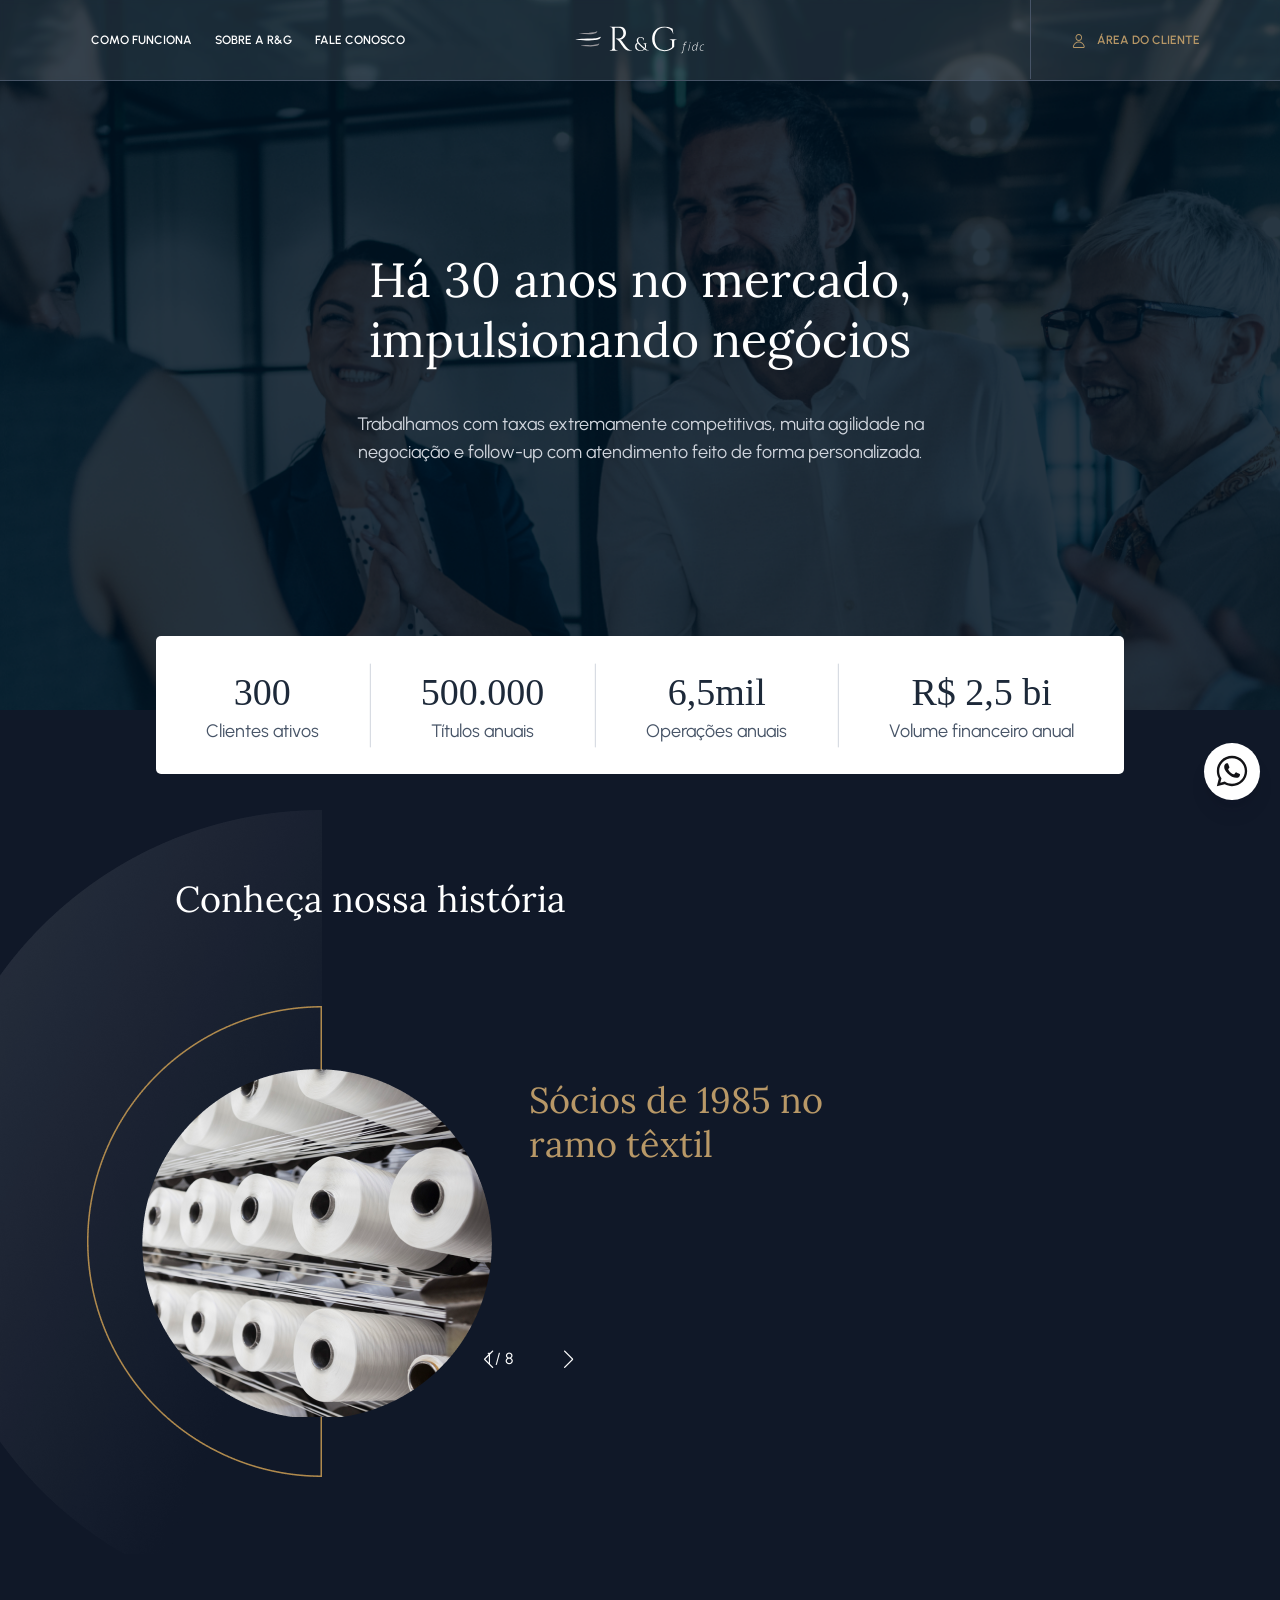
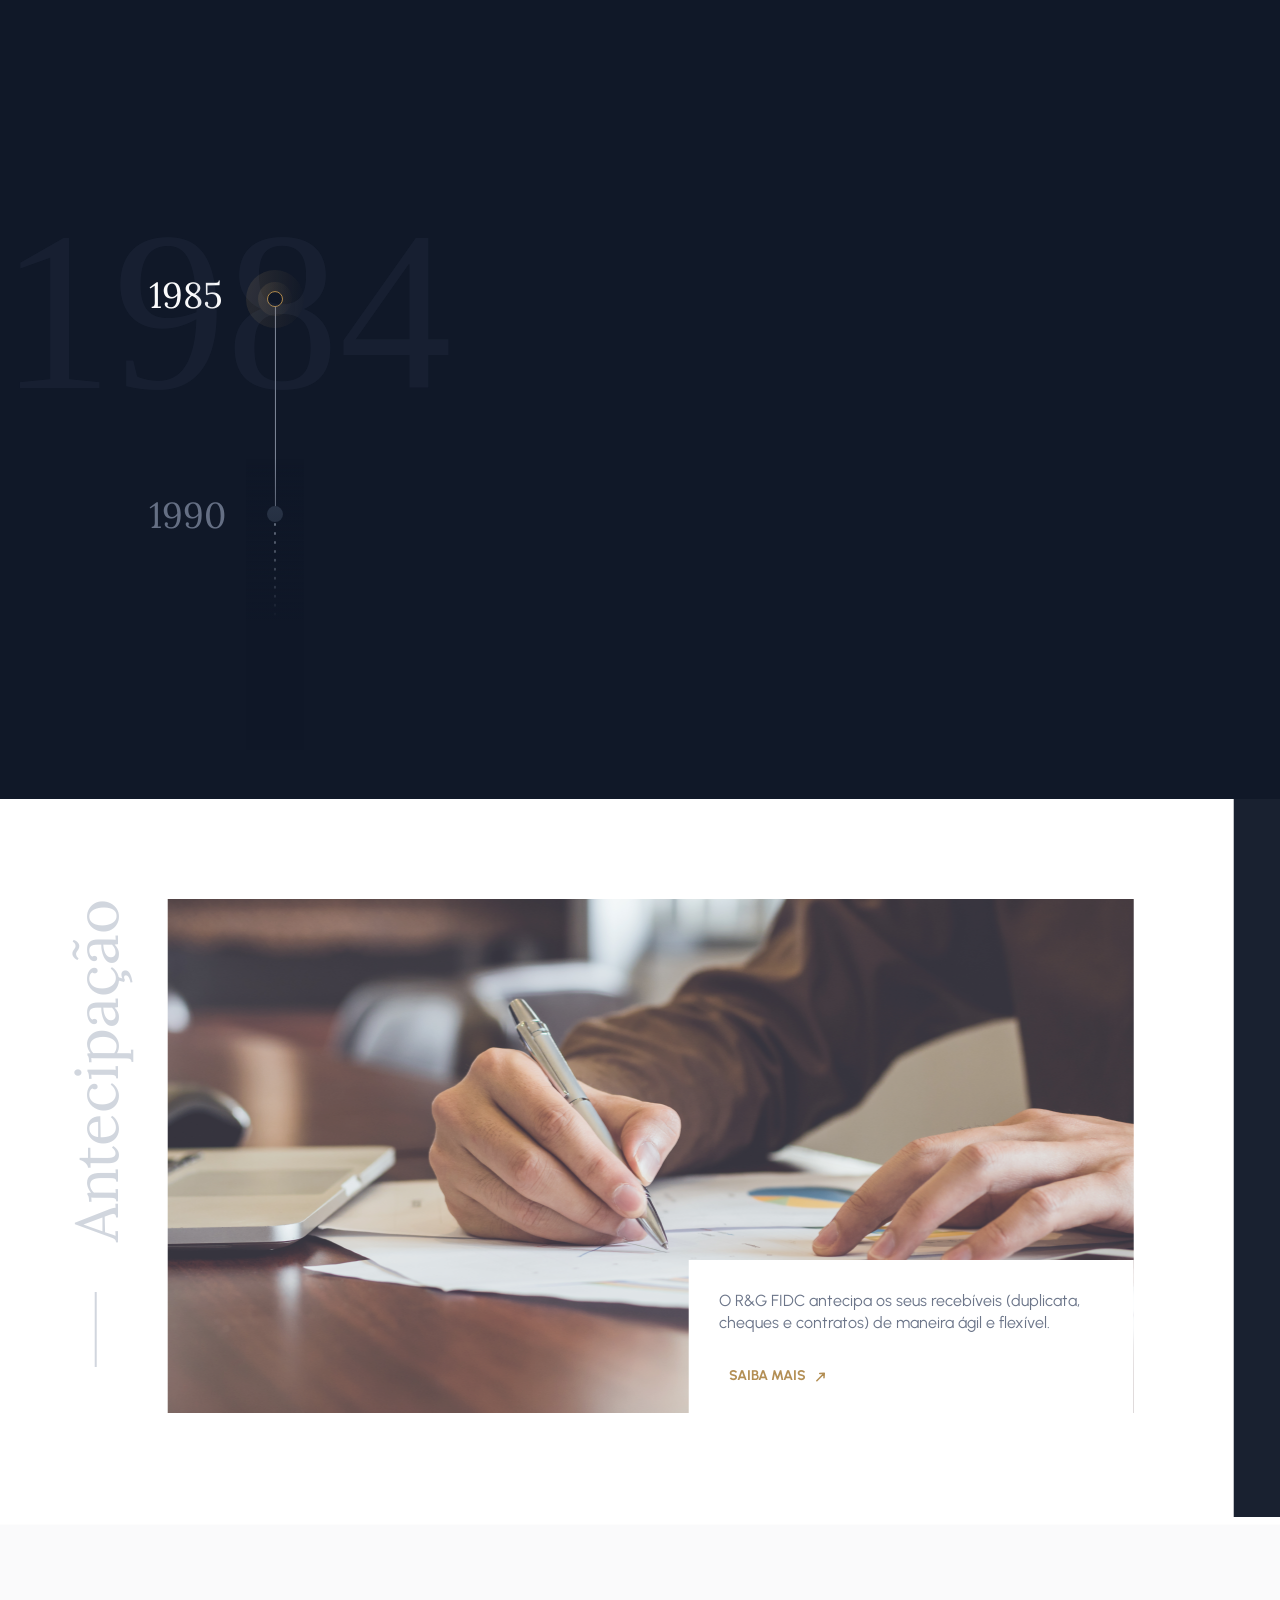
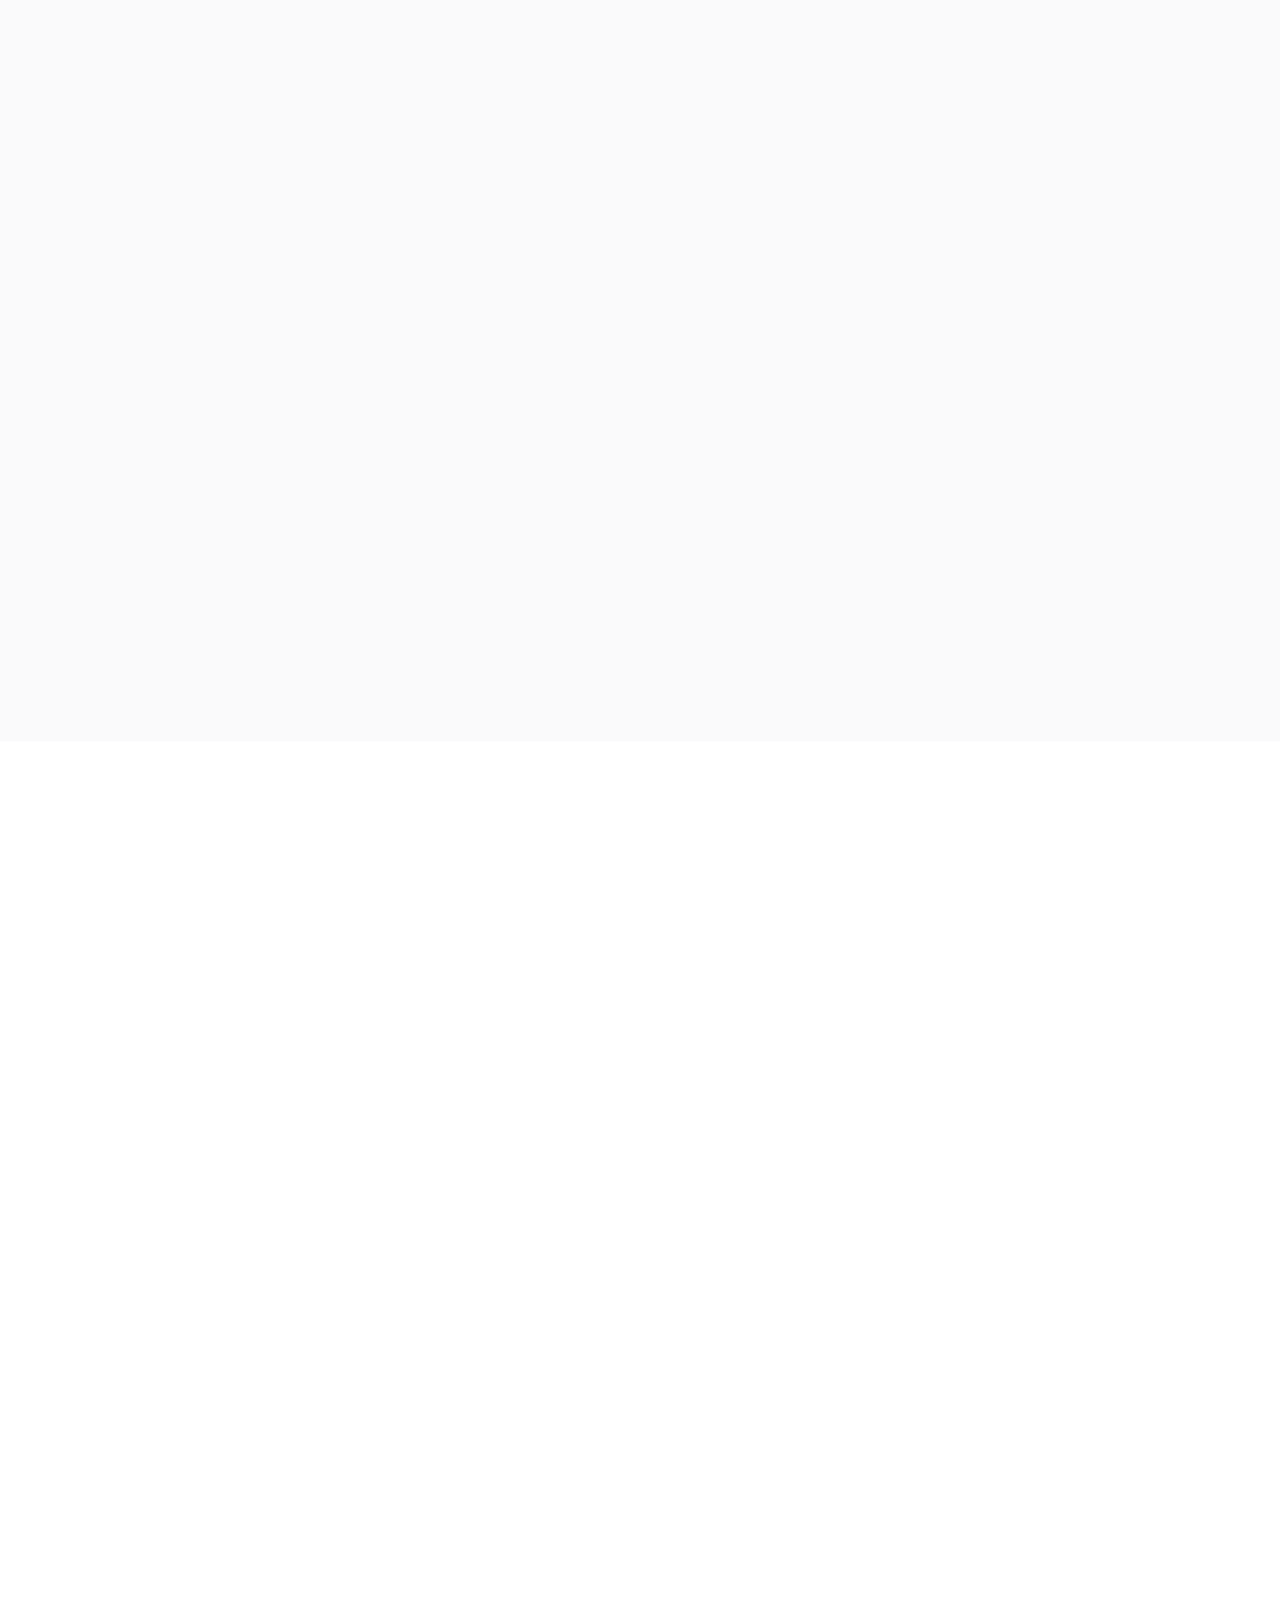
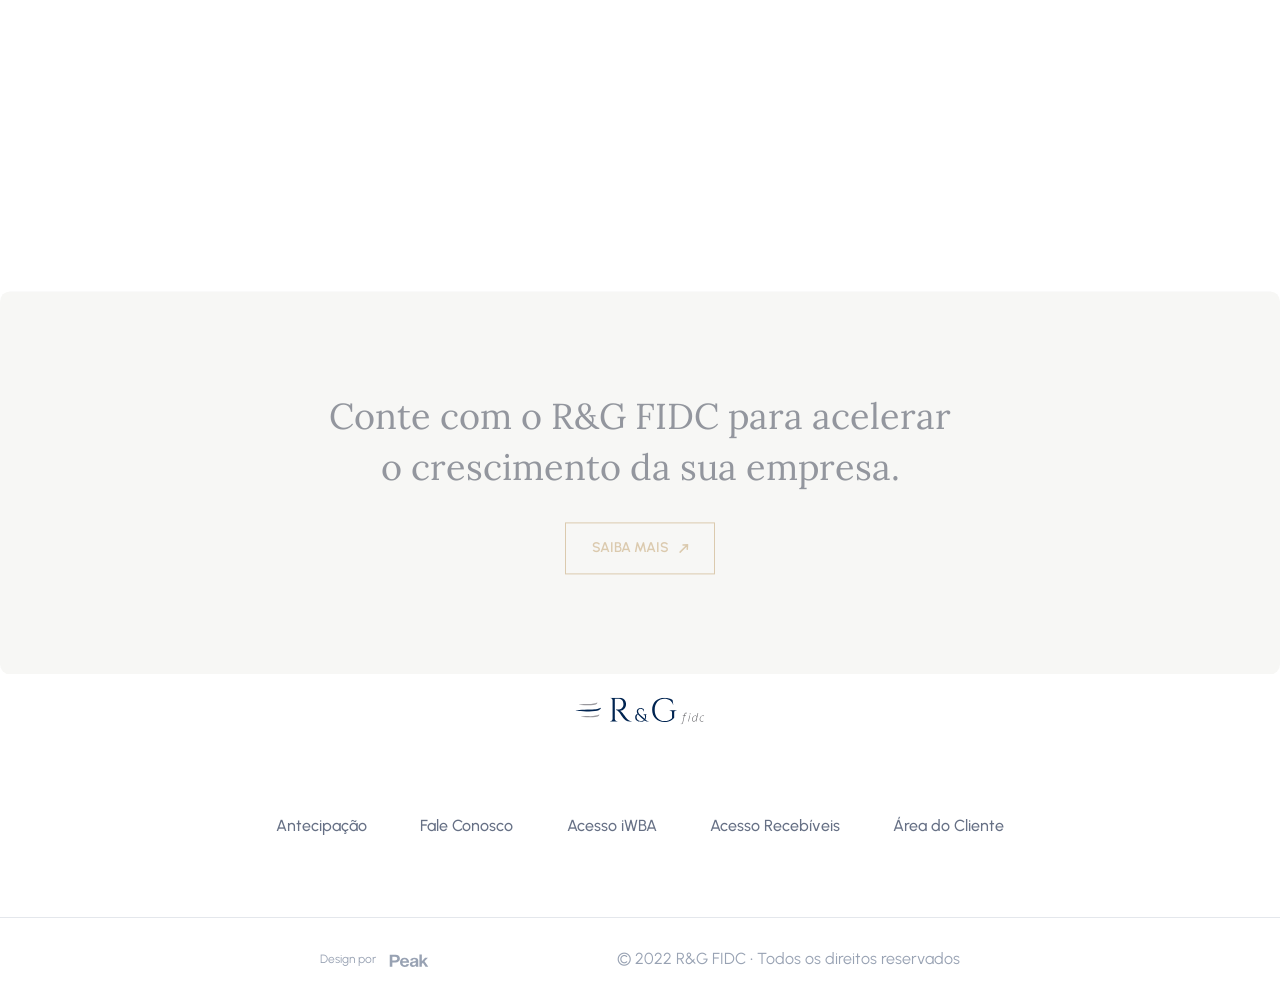
==== commit 8def3584: "atualiza site" ====
--- a/sobre/index.html
+++ b/sobre/index.html
@@ -96,7 +96,7 @@
                     </div>
                     <div><img src="../assets/icons/line85.svg" alt=""></div>
                     <div class="counter">
-                        <h2>R$ 2 bi</h2>
+                        <h2>R$ 2,5 bi</h2>
                         <p>Volume financeiro anual</p>
                     </div>
                 </div>
